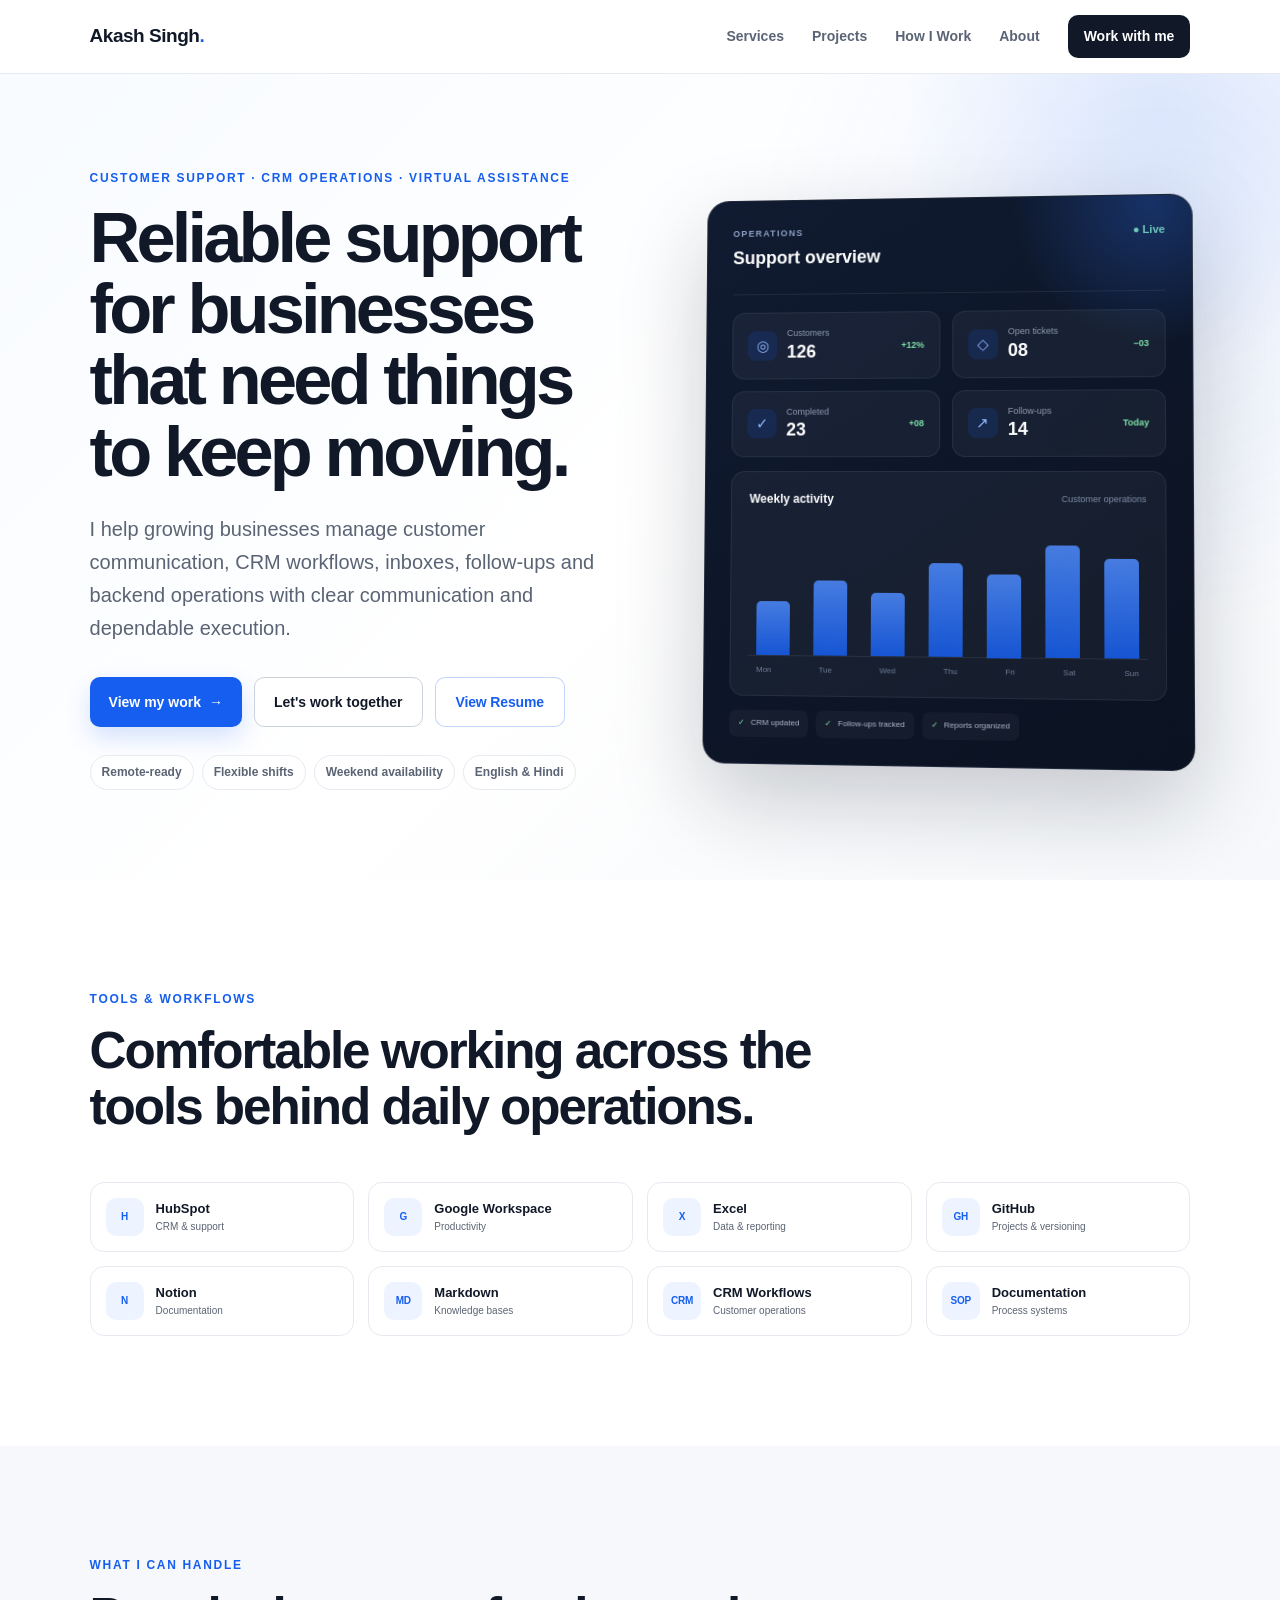
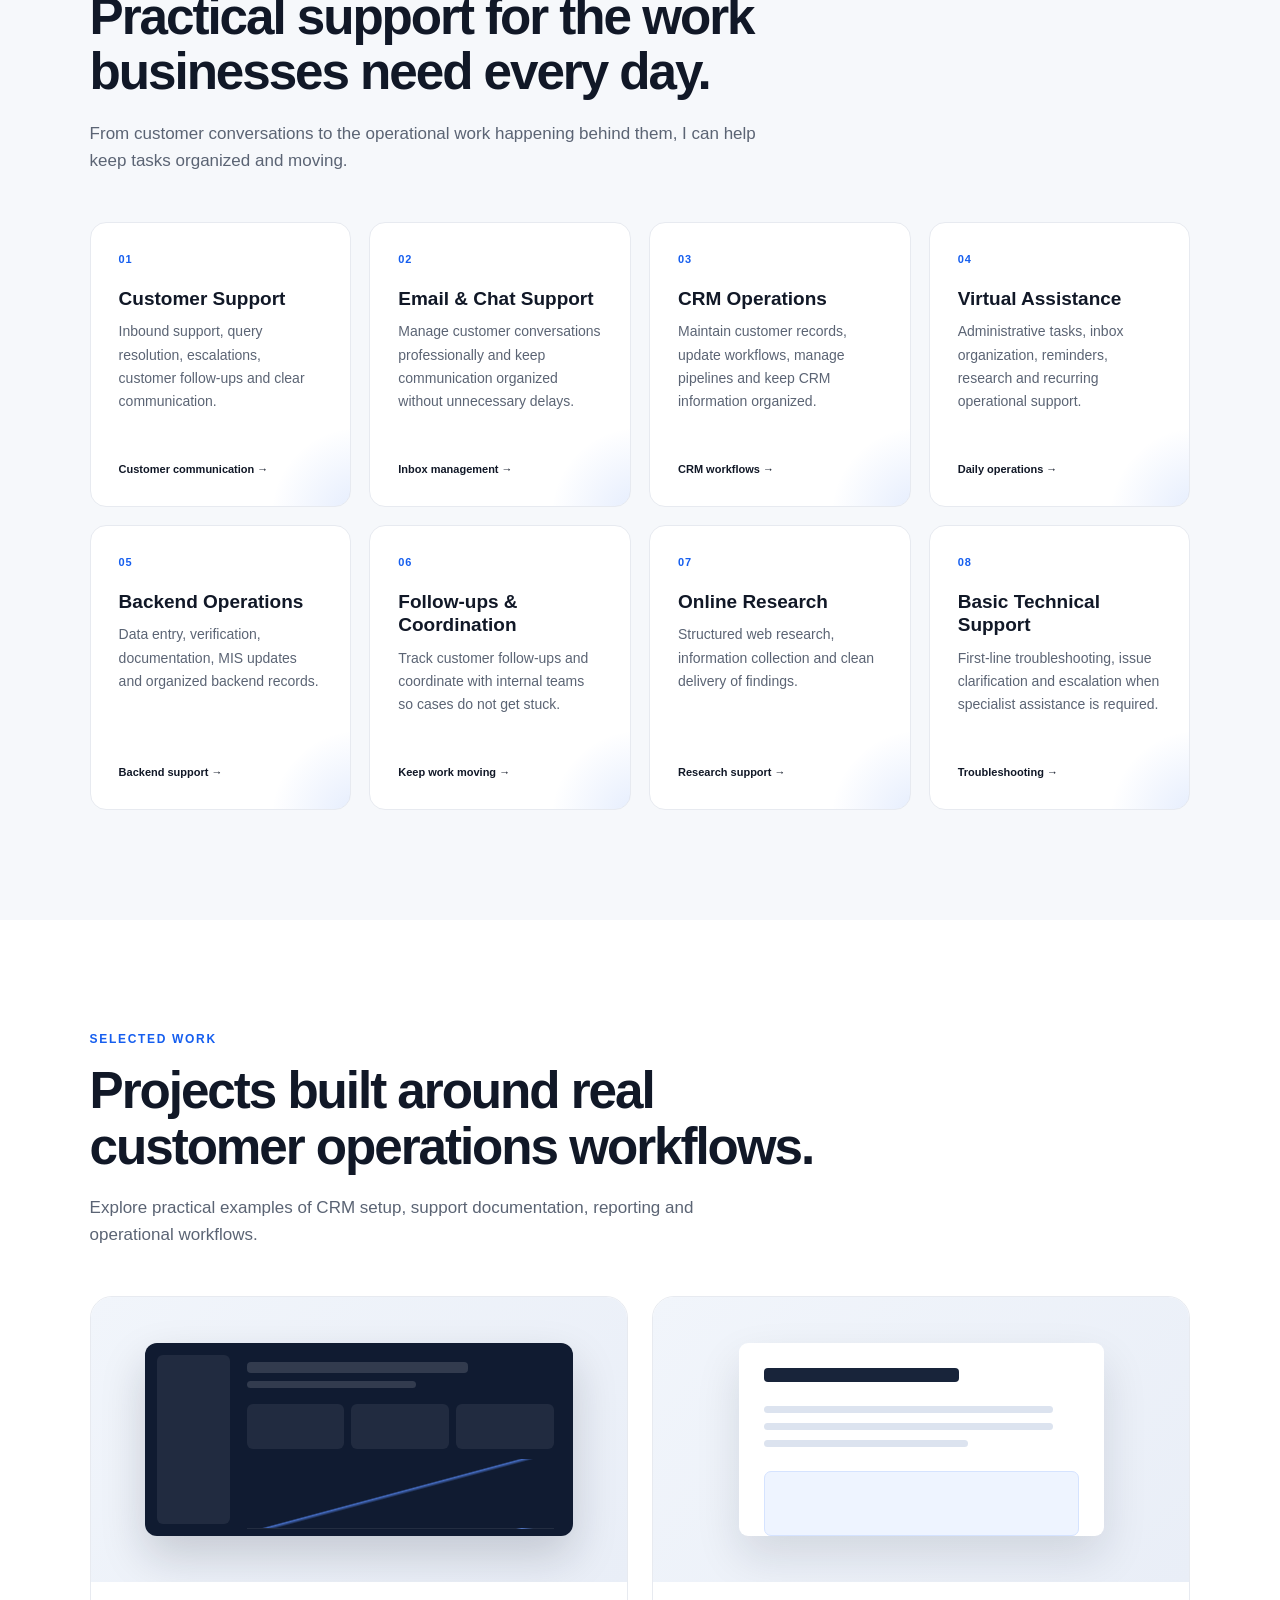
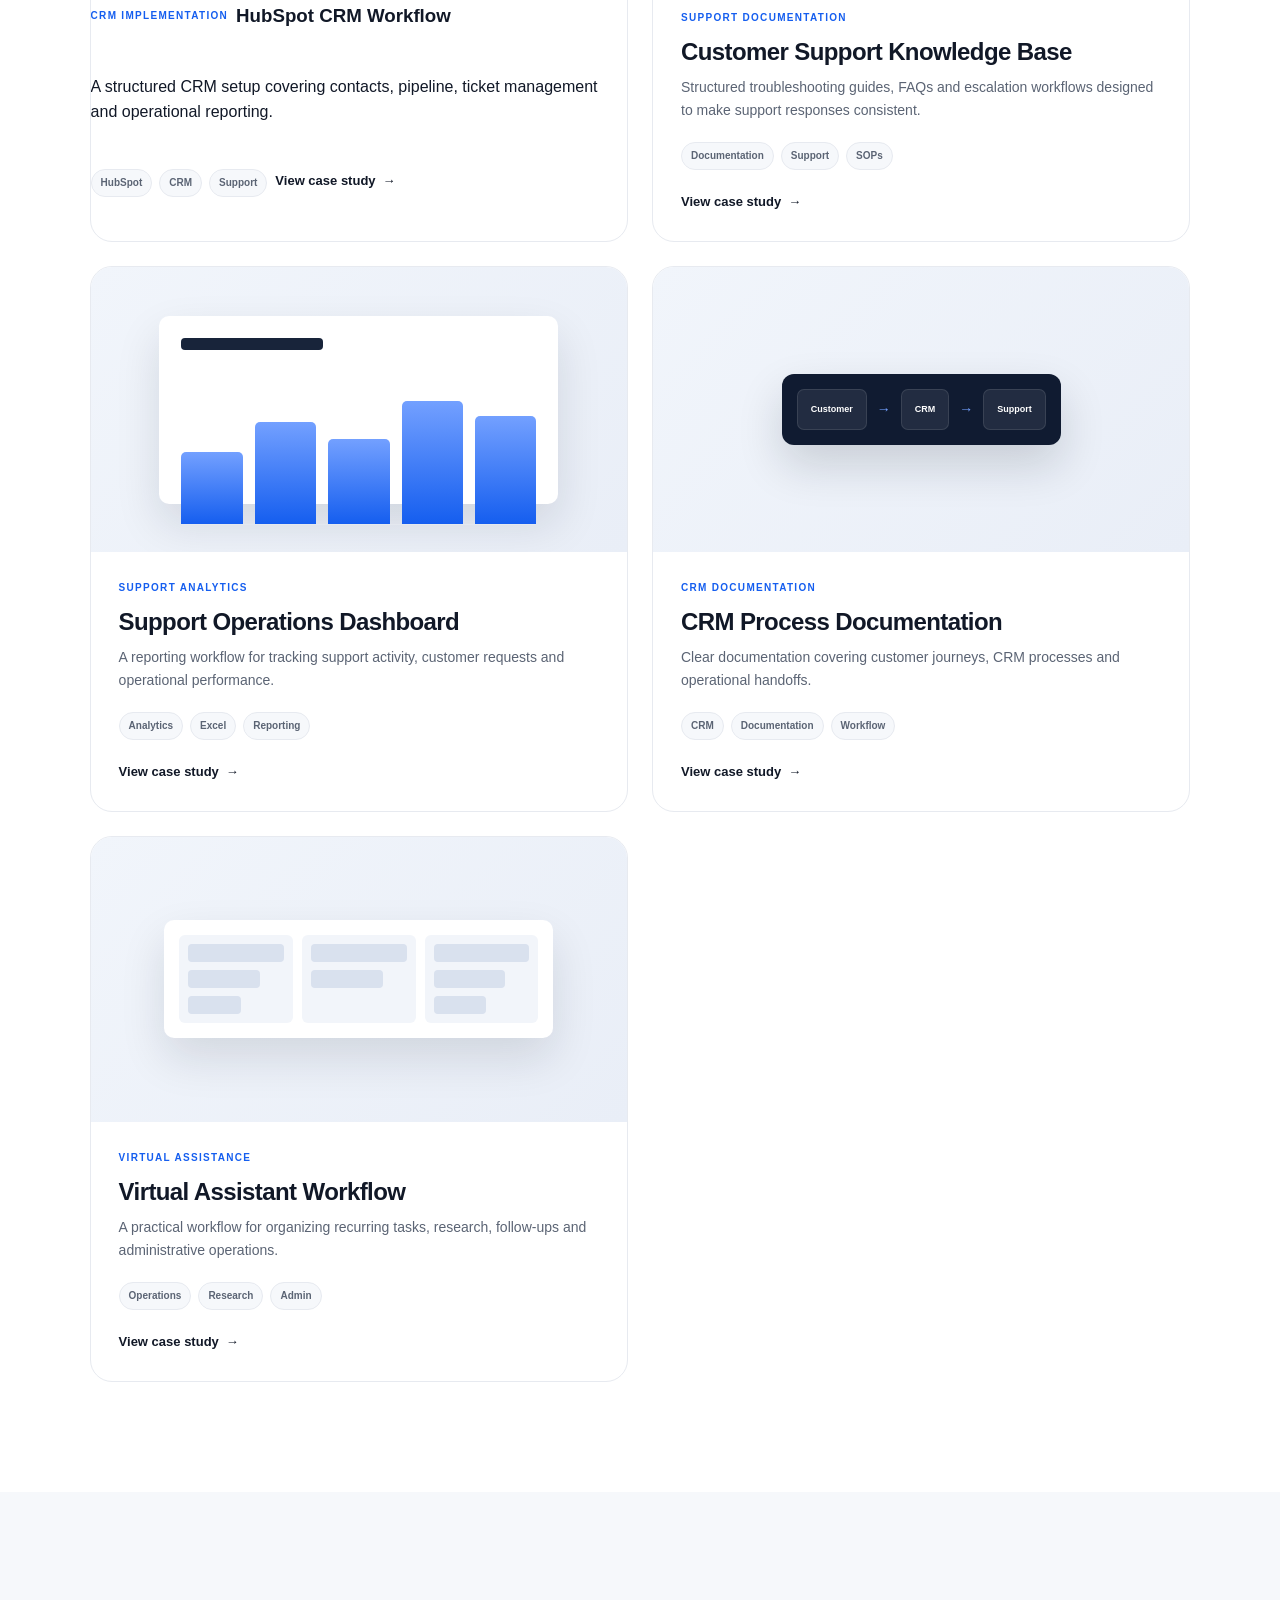
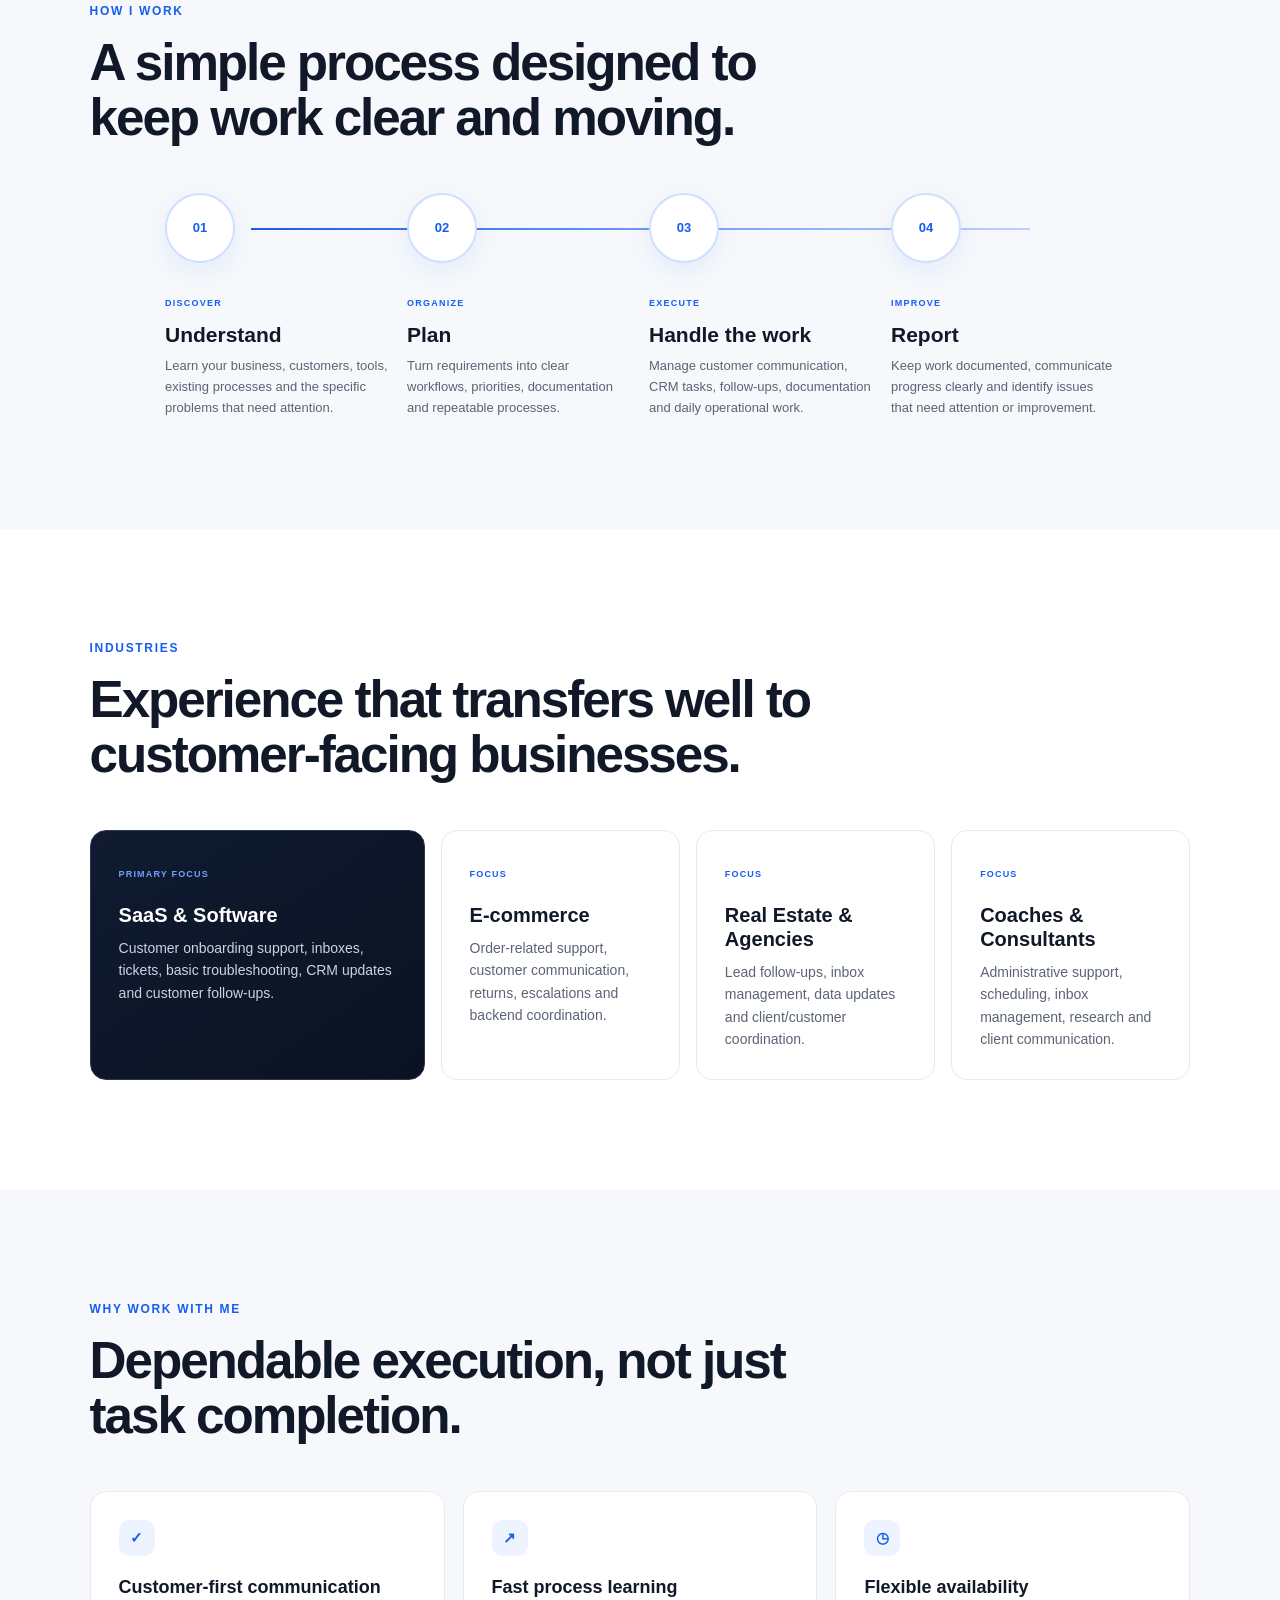
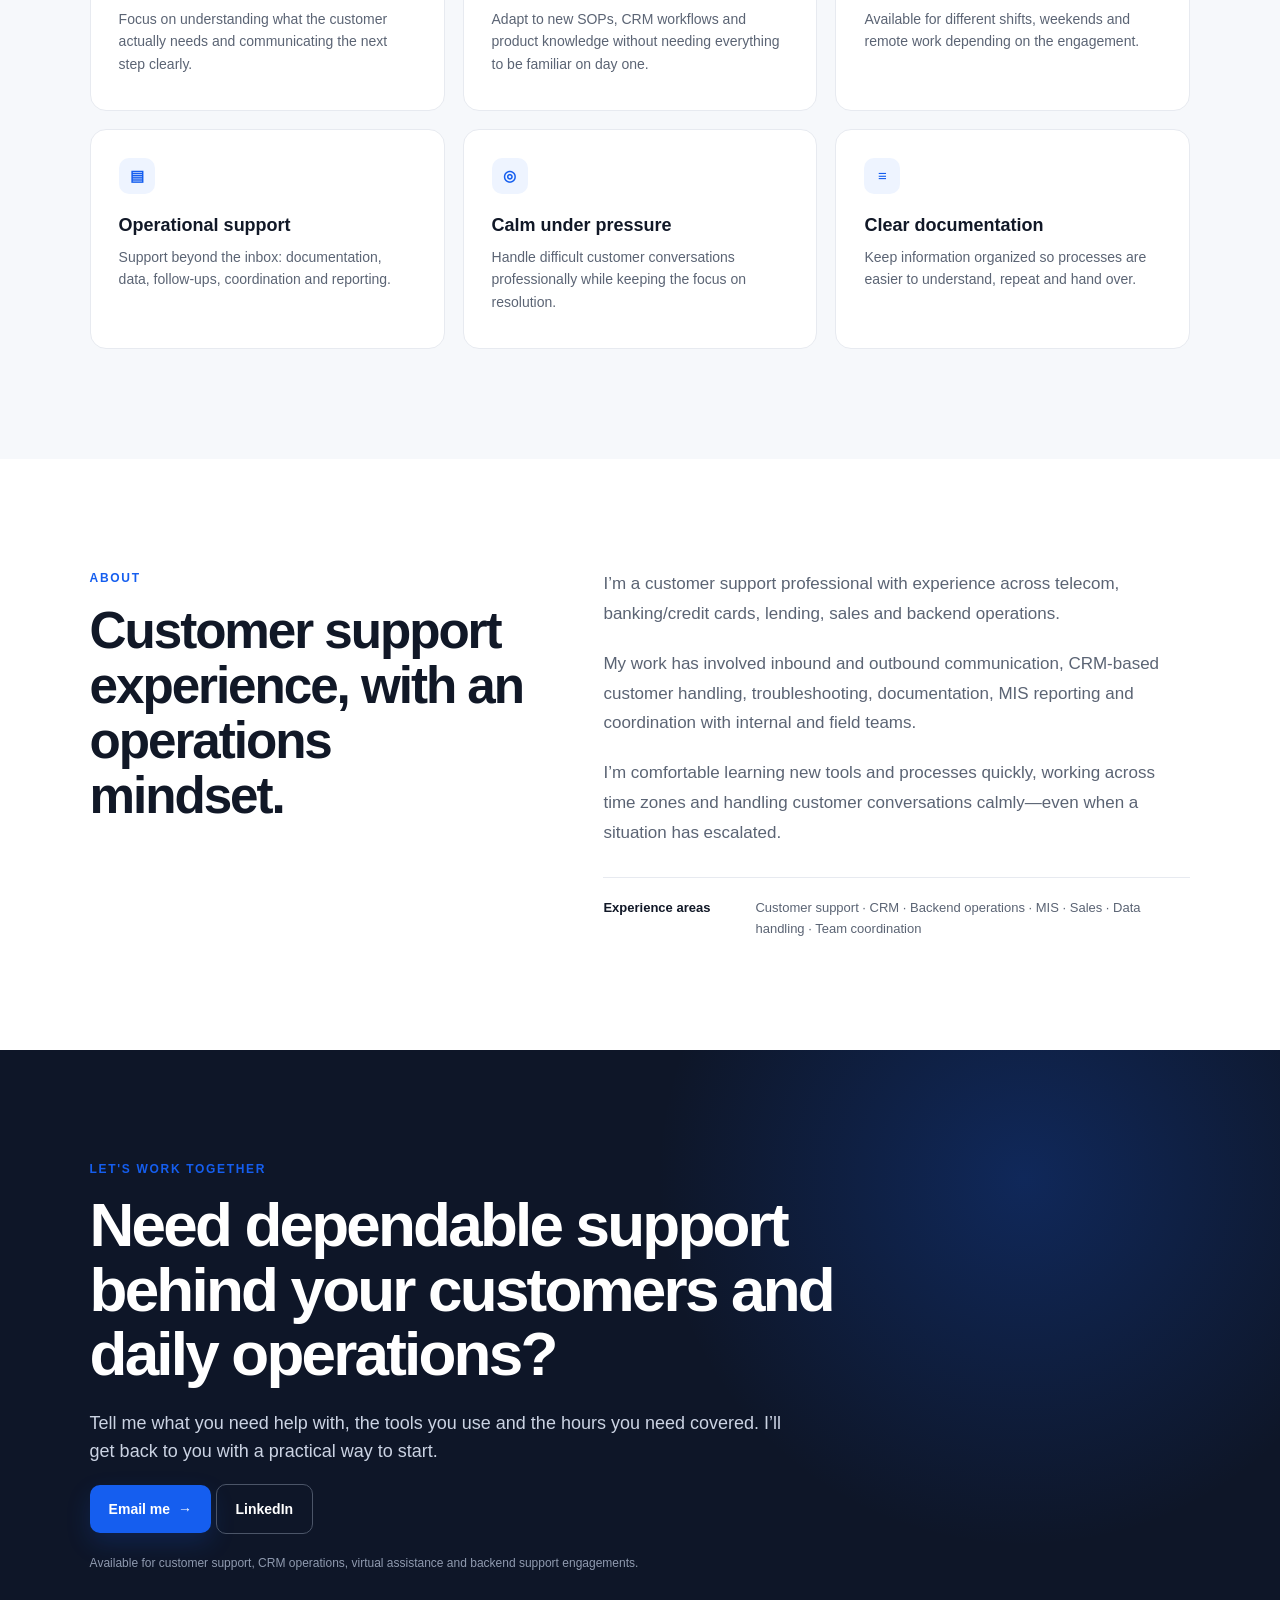
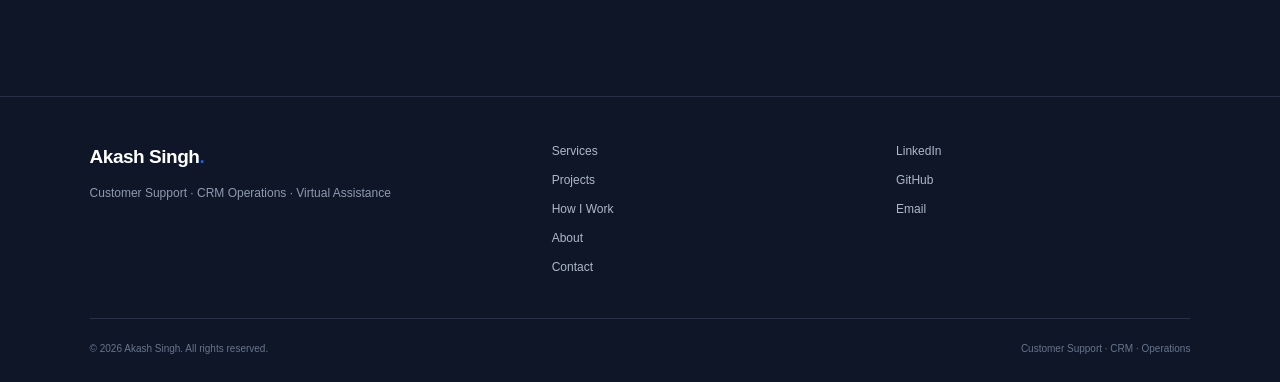
==== index.html @ 72375b51 "Update index.html" ====
<!doctype html>
<html lang="en">
<head>
  <meta charset="utf-8">

  <meta name="viewport" content="width=device-width, initial-scale=1">

  <meta
    name="description"
    content="Akash Singh — Customer Support, CRM Operations and Virtual Assistance specialist helping businesses manage customers and daily operations."
  >

  <meta name="theme-color" content="#0e1628">

  <title>Akash Singh | Customer Support & CRM Operations</title>

  <link rel="stylesheet" href="styles.css">
</head>

<body>

  <!-- =========================
       NAVIGATION
       ========================= -->

  <header class="nav" id="navbar">

    <a class="brand" href="#top" aria-label="Akash Singh home">
      Akash Singh<span>.</span>
    </a>

    <nav aria-label="Main navigation">

      <a href="#services">Services</a>

      <a href="#projects">Projects</a>

      <a href="#process">How I Work</a>

      <a href="#about">About</a>

      <a href="#contact" class="nav-cta">
        Work with me
      </a>

    </nav>

  </header>


  <main id="top">


    <!-- =========================
         HERO
         ========================= -->

    <section class="hero hero-v2">

      <div class="hero-copy reveal">

        <p class="eyebrow">
          CUSTOMER SUPPORT · CRM OPERATIONS · VIRTUAL ASSISTANCE
        </p>

        <h1>
          Reliable support for businesses that need things to keep moving.
        </h1>

        <p class="lead">
          I help growing businesses manage customer communication, CRM
          workflows, inboxes, follow-ups and backend operations with clear
          communication and dependable execution.
        </p>

        <div class="actions">

          <a class="button primary" href="#projects">
            View my work
            <span class="button-arrow">→</span>
          </a>

          <a class="button secondary" href="#contact">
            Let's work together
          </a>
          
          <a href="assets/resume/Akash-Singh-Resume.pdf"
            class="btn btn-resume"
            target="_blank"
            rel="noopener">
            View Resume
          </a>
          
        </div>

        <div class="quick-facts">

          <span>Remote-ready</span>
          <span>Flexible shifts</span>
          <span>Weekend availability</span>
          <span>English & Hindi</span>

        </div>

      </div>


      <!-- Operations dashboard visual -->

      <div class="hero-visual reveal">

        <div class="operations-dashboard">

          <div class="dashboard-top">

            <div>
              <span class="dashboard-label">
                OPERATIONS
              </span>

              <strong>
                Support overview
              </strong>
            </div>

            <span class="status-dot">
              ● Live
            </span>

          </div>


          <div class="dashboard-grid">

            <div class="dashboard-stat">

              <span class="stat-icon">◎</span>

              <div>
                <small>Customers</small>
                <strong>126</strong>
              </div>

              <span class="stat-change">
                +12%
              </span>

            </div>


            <div class="dashboard-stat">

              <span class="stat-icon">◇</span>

              <div>
                <small>Open tickets</small>
                <strong>08</strong>
              </div>

              <span class="stat-change">
                −03
              </span>

            </div>


            <div class="dashboard-stat">

              <span class="stat-icon">✓</span>

              <div>
                <small>Completed</small>
                <strong>23</strong>
              </div>

              <span class="stat-change">
                +08
              </span>

            </div>


            <div class="dashboard-stat">

              <span class="stat-icon">↗</span>

              <div>
                <small>Follow-ups</small>
                <strong>14</strong>
              </div>

              <span class="stat-change">
                Today
              </span>

            </div>

          </div>


          <div class="dashboard-panel">

            <div class="panel-heading">

              <span>
                Weekly activity
              </span>

              <small>
                Customer operations
              </small>

            </div>


            <div class="activity-bars">

              <span style="height:42%"></span>
              <span style="height:58%"></span>
              <span style="height:49%"></span>
              <span style="height:72%"></span>
              <span style="height:64%"></span>
              <span style="height:86%"></span>
              <span style="height:76%"></span>

            </div>


            <div class="activity-days">

              <span>Mon</span>
              <span>Tue</span>
              <span>Wed</span>
              <span>Thu</span>
              <span>Fri</span>
              <span>Sat</span>
              <span>Sun</span>

            </div>

          </div>


          <div class="dashboard-footer">

            <div>
              <span class="mini-check">✓</span>
              CRM updated
            </div>

            <div>
              <span class="mini-check">✓</span>
              Follow-ups tracked
            </div>

            <div>
              <span class="mini-check">✓</span>
              Reports organized
            </div>

          </div>

        </div>

      </div>

    </section>



    <!-- =========================
         TRUSTED TOOLS
         ========================= -->

    <section class="section tools-section">

      <div class="section-head reveal">

        <p class="eyebrow">
          TOOLS & WORKFLOWS
        </p>

        <h2>
          Comfortable working across the tools behind daily operations.
        </h2>

      </div>


      <div class="tools-grid reveal">

        <div class="tool-pill">
          <span class="tool-mark">H</span>
          <div>
            <strong>HubSpot</strong>
            <small>CRM & support</small>
          </div>
        </div>


        <div class="tool-pill">
          <span class="tool-mark">G</span>
          <div>
            <strong>Google Workspace</strong>
            <small>Productivity</small>
          </div>
        </div>


        <div class="tool-pill">
          <span class="tool-mark">X</span>
          <div>
            <strong>Excel</strong>
            <small>Data & reporting</small>
          </div>
        </div>


        <div class="tool-pill">
          <span class="tool-mark">GH</span>
          <div>
            <strong>GitHub</strong>
            <small>Projects & versioning</small>
          </div>
        </div>


        <div class="tool-pill">
          <span class="tool-mark">N</span>
          <div>
            <strong>Notion</strong>
            <small>Documentation</small>
          </div>
        </div>


        <div class="tool-pill">
          <span class="tool-mark">MD</span>
          <div>
            <strong>Markdown</strong>
            <small>Knowledge bases</small>
          </div>
        </div>


        <div class="tool-pill">
          <span class="tool-mark">CRM</span>
          <div>
            <strong>CRM Workflows</strong>
            <small>Customer operations</small>
          </div>
        </div>


        <div class="tool-pill">
          <span class="tool-mark">SOP</span>
          <div>
            <strong>Documentation</strong>
            <small>Process systems</small>
          </div>
        </div>

      </div>

    </section>



    <!-- =========================
         SERVICES
         ========================= -->

    <section class="section tinted" id="services">

      <div class="section-head reveal">

        <p class="eyebrow">
          WHAT I CAN HANDLE
        </p>

        <h2>
          Practical support for the work businesses need every day.
        </h2>

        <p class="section-intro">
          From customer conversations to the operational work happening
          behind them, I can help keep tasks organized and moving.
        </p>

      </div>


      <div class="services-grid grid">


        <article class="service-card interactive-card reveal">

          <span class="service-number">01</span>

          <h3>
            Customer Support
          </h3>

          <p>
            Inbound support, query resolution, escalations, customer
            follow-ups and clear communication.
          </p>

          <span class="service-link">
            Customer communication →
          </span>

        </article>


        <article class="service-card interactive-card reveal">

          <span class="service-number">02</span>

          <h3>
            Email & Chat Support
          </h3>

          <p>
            Manage customer conversations professionally and keep
            communication organized without unnecessary delays.
          </p>

          <span class="service-link">
            Inbox management →
          </span>

        </article>


        <article class="service-card interactive-card reveal">

          <span class="service-number">03</span>

          <h3>
            CRM Operations
          </h3>

          <p>
            Maintain customer records, update workflows, manage
            pipelines and keep CRM information organized.
          </p>

          <span class="service-link">
            CRM workflows →
          </span>

        </article>


        <article class="service-card interactive-card reveal">

          <span class="service-number">04</span>

          <h3>
            Virtual Assistance
          </h3>

          <p>
            Administrative tasks, inbox organization, reminders,
            research and recurring operational support.
          </p>

          <span class="service-link">
            Daily operations →
          </span>

        </article>


        <article class="service-card interactive-card reveal">

          <span class="service-number">05</span>

          <h3>
            Backend Operations
          </h3>

          <p>
            Data entry, verification, documentation, MIS updates and
            organized backend records.
          </p>

          <span class="service-link">
            Backend support →
          </span>

        </article>


        <article class="service-card interactive-card reveal">

          <span class="service-number">06</span>

          <h3>
            Follow-ups & Coordination
          </h3>

          <p>
            Track customer follow-ups and coordinate with internal
            teams so cases do not get stuck.
          </p>

          <span class="service-link">
            Keep work moving →
          </span>

        </article>


        <article class="service-card interactive-card reveal">

          <span class="service-number">07</span>

          <h3>
            Online Research
          </h3>

          <p>
            Structured web research, information collection and
            clean delivery of findings.
          </p>

          <span class="service-link">
            Research support →
          </span>

        </article>


        <article class="service-card interactive-card reveal">

          <span class="service-number">08</span>

          <h3>
            Basic Technical Support
          </h3>

          <p>
            First-line troubleshooting, issue clarification and
            escalation when specialist assistance is required.
          </p>

          <span class="service-link">
            Troubleshooting →
          </span>

        </article>


      </div>

    </section>



    <!-- =========================
         FEATURED PROJECTS
         ========================= -->

    <section class="section" id="projects">

      <div class="section-head reveal">

        <p class="eyebrow">
          SELECTED WORK
        </p>

        <h2>
          Projects built around real customer operations workflows.
        </h2>

        <p class="section-intro">
          Explore practical examples of CRM setup, support documentation,
          reporting and operational workflows.
        </p>

      </div>


      <div class="project-grid">


        <!-- HUBSPOT -->

        <article class="project-card interactive-card reveal">

          <div class="project-image project-image-dashboard">

            <div class="mock-dashboard">

              <div class="mock-sidebar"></div>

              <div class="mock-content">

                <div class="mock-line large"></div>
                <div class="mock-line"></div>

                <div class="mock-stats">

                  <span></span>
                  <span></span>
                  <span></span>

                </div>

                <div class="mock-chart"></div>

              </div>

            </div>

          </div>


         <div class="project-meta">
      
            <span class="project-category">
              CRM IMPLEMENTATION
            </span>

            <h3>
              HubSpot CRM Workflow
            </h3>

            <p>
              A structured CRM setup covering contacts, pipeline,
              ticket management and operational reporting.
            </p>

            <div class="project-tags">

              <span>HubSpot</span>
              <span>CRM</span>
              <span>Support</span>

            </div>

            <a
              class="project-link"
              href="projects/hubspot-crm.html"
            >
              View case study <span>→</span>
            </a>

          </div>

        </article>



        <!-- KNOWLEDGE BASE -->

        <article class="project-card interactive-card reveal">

          <div class="project-image project-image-docs">

            <div class="mock-document">

              <div class="mock-doc-title"></div>

              <div class="mock-doc-line"></div>
              <div class="mock-doc-line"></div>
              <div class="mock-doc-line short"></div>

              <div class="mock-doc-box"></div>

            </div>

          </div>


          <div class="project-content">

            <span class="project-category">
              SUPPORT DOCUMENTATION
            </span>

            <h3>
              Customer Support Knowledge Base
            </h3>

            <p>
              Structured troubleshooting guides, FAQs and escalation
              workflows designed to make support responses consistent.
            </p>

            <div class="project-tags">

              <span>Documentation</span>
              <span>Support</span>
              <span>SOPs</span>

            </div>

            <a
              class="project-link"
              href="projects/knowledge-base.html"
            >
              View case study <span>→</span>
            </a>

          </div>

        </article>



        <!-- ANALYTICS -->

        <article class="project-card interactive-card reveal">

          <div class="project-image project-image-analytics">

            <div class="mock-analytics">

              <div class="analytics-heading"></div>

              <div class="analytics-bars">

                <span style="height:48%"></span>
                <span style="height:68%"></span>
                <span style="height:57%"></span>
                <span style="height:82%"></span>
                <span style="height:72%"></span>

              </div>

            </div>

          </div>


          <div class="project-content">

            <span class="project-category">
              SUPPORT ANALYTICS
            </span>

            <h3>
              Support Operations Dashboard
            </h3>

            <p>
              A reporting workflow for tracking support activity,
              customer requests and operational performance.
            </p>

            <div class="project-tags">

              <span>Analytics</span>
              <span>Excel</span>
              <span>Reporting</span>

            </div>

            <a
              class="project-link"
              href="projects/analytics.html"
            >
              View case study <span>→</span>
            </a>

          </div>

        </article>



        <!-- CRM DOCUMENTATION -->

        <article class="project-card interactive-card reveal">

          <div class="project-image project-image-workflow">

            <div class="mock-workflow">

              <span>Customer</span>
              <i>→</i>
              <span>CRM</span>
              <i>→</i>
              <span>Support</span>

            </div>

          </div>


          <div class="project-content">

            <span class="project-category">
              CRM DOCUMENTATION
            </span>

            <h3>
              CRM Process Documentation
            </h3>

            <p>
              Clear documentation covering customer journeys,
              CRM processes and operational handoffs.
            </p>

            <div class="project-tags">

              <span>CRM</span>
              <span>Documentation</span>
              <span>Workflow</span>

            </div>

            <a
              class="project-link"
              href="projects/crm-documentation.html"
            >
              View case study <span>→</span>
            </a>

          </div>

        </article>



        <!-- VIRTUAL ASSISTANT -->

        <article class="project-card interactive-card reveal">

          <div class="project-image project-image-tasks">

            <div class="mock-taskboard">

              <div>
                <span></span>
                <span></span>
                <span></span>
              </div>

              <div>
                <span></span>
                <span></span>
              </div>

              <div>
                <span></span>
                <span></span>
                <span></span>
              </div>

            </div>

          </div>


          <div class="project-content">

            <span class="project-category">
              VIRTUAL ASSISTANCE
            </span>

            <h3>
              Virtual Assistant Workflow
            </h3>

            <p>
              A practical workflow for organizing recurring tasks,
              research, follow-ups and administrative operations.
            </p>

            <div class="project-tags">

              <span>Operations</span>
              <span>Research</span>
              <span>Admin</span>

            </div>

            <a
              class="project-link"
              href="projects/virtual-assistant.html"
            >
              View case study <span>→</span>
            </a>

          </div>

        </article>


      </div>

    </section>



    <!-- =========================
         HOW I WORK
         ========================= -->

    <section class="section tinted process-section" id="process">

      <div class="section-head reveal">

        <p class="eyebrow">
          HOW I WORK
        </p>

        <h2>
          A simple process designed to keep work clear and moving.
        </h2>

      </div>


      <div class="process-timeline">


        <article class="process-step reveal">

          <div class="process-number">
            01
          </div>

          <div class="process-content">

            <span>
              DISCOVER
            </span>

            <h3>
              Understand
            </h3>

            <p>
              Learn your business, customers, tools, existing processes
              and the specific problems that need attention.
            </p>

          </div>

        </article>


        <article class="process-step reveal">

          <div class="process-number">
            02
          </div>

          <div class="process-content">

            <span>
              ORGANIZE
            </span>

            <h3>
              Plan
            </h3>

            <p>
              Turn requirements into clear workflows, priorities,
              documentation and repeatable processes.
            </p>

          </div>

        </article>


        <article class="process-step reveal">

          <div class="process-number">
            03
          </div>

          <div class="process-content">

            <span>
              EXECUTE
            </span>

            <h3>
              Handle the work
            </h3>

            <p>
              Manage customer communication, CRM tasks, follow-ups,
              documentation and daily operational work.
            </p>

          </div>

        </article>


        <article class="process-step reveal">

          <div class="process-number">
            04
          </div>

          <div class="process-content">

            <span>
              IMPROVE
            </span>

            <h3>
              Report
            </h3>

            <p>
              Keep work documented, communicate progress clearly and
              identify issues that need attention or improvement.
            </p>

          </div>

        </article>


      </div>

    </section>



    <!-- =========================
         INDUSTRIES
         ========================= -->

    <section class="section" id="industries">

      <div class="section-head reveal">

        <p class="eyebrow">
          INDUSTRIES
        </p>

        <h2>
          Experience that transfers well to customer-facing businesses.
        </h2>

      </div>


      <div class="industry-grid">


        <article class="industry featured interactive-card reveal">

          <small>
            PRIMARY FOCUS
          </small>

          <h3>
            SaaS & Software
          </h3>

          <p>
            Customer onboarding support, inboxes, tickets, basic
            troubleshooting, CRM updates and customer follow-ups.
          </p>

        </article>


        <article class="industry interactive-card reveal">

          <small>
            FOCUS
          </small>

          <h3>
            E-commerce
          </h3>

          <p>
            Order-related support, customer communication,
            returns, escalations and backend coordination.
          </p>

        </article>


        <article class="industry interactive-card reveal">

          <small>
            FOCUS
          </small>

          <h3>
            Real Estate & Agencies
          </h3>

          <p>
            Lead follow-ups, inbox management, data updates and
            client/customer coordination.
          </p>

        </article>


        <article class="industry interactive-card reveal">

          <small>
            FOCUS
          </small>

          <h3>
            Coaches & Consultants
          </h3>

          <p>
            Administrative support, scheduling, inbox management,
            research and client communication.
          </p>

        </article>


      </div>

    </section>



    <!-- =========================
         WHY WORK WITH ME
         ========================= -->

    <section class="section tinted" id="why">

      <div class="section-head reveal">

        <p class="eyebrow">
          WHY WORK WITH ME
        </p>

        <h2>
          Dependable execution, not just task completion.
        </h2>

      </div>


      <div class="benefits-grid">


        <article class="benefit-card reveal">

          <span class="benefit-icon">✓</span>

          <h3>
            Customer-first communication
          </h3>

          <p>
            Focus on understanding what the customer actually needs
            and communicating the next step clearly.
          </p>

        </article>


        <article class="benefit-card reveal">

          <span class="benefit-icon">↗</span>

          <h3>
            Fast process learning
          </h3>

          <p>
            Adapt to new SOPs, CRM workflows and product knowledge
            without needing everything to be familiar on day one.
          </p>

        </article>


        <article class="benefit-card reveal">

          <span class="benefit-icon">◷</span>

          <h3>
            Flexible availability
          </h3>

          <p>
            Available for different shifts, weekends and remote work
            depending on the engagement.
          </p>

        </article>


        <article class="benefit-card reveal">

          <span class="benefit-icon">▤</span>

          <h3>
            Operational support
          </h3>

          <p>
            Support beyond the inbox: documentation, data,
            follow-ups, coordination and reporting.
          </p>

        </article>


        <article class="benefit-card reveal">

          <span class="benefit-icon">◎</span>

          <h3>
            Calm under pressure
          </h3>

          <p>
            Handle difficult customer conversations professionally
            while keeping the focus on resolution.
          </p>

        </article>


        <article class="benefit-card reveal">

          <span class="benefit-icon">≡</span>

          <h3>
            Clear documentation
          </h3>

          <p>
            Keep information organized so processes are easier to
            understand, repeat and hand over.
          </p>

        </article>


      </div>

    </section>



    <!-- =========================
         ABOUT
         ========================= -->

    <section class="section split" id="about">

      <div class="reveal">

        <p class="eyebrow">
          ABOUT
        </p>

        <h2>
          Customer support experience, with an operations mindset.
        </h2>

      </div>


      <div class="about-copy reveal">

        <p>
          I’m a customer support professional with experience across
          telecom, banking/credit cards, lending, sales and backend
          operations.
        </p>

        <p>
          My work has involved inbound and outbound communication,
          CRM-based customer handling, troubleshooting, documentation,
          MIS reporting and coordination with internal and field teams.
        </p>

        <p>
          I’m comfortable learning new tools and processes quickly,
          working across time zones and handling customer conversations
          calmly—even when a situation has escalated.
        </p>


        <div class="experience-line">

          <strong>
            Experience areas
          </strong>

          <span>
            Customer support · CRM · Backend operations · MIS ·
            Sales · Data handling · Team coordination
          </span>

        </div>

      </div>

    </section>



    <!-- =========================
         CONTACT
         ========================= -->

    <section class="section contact" id="contact">

      <div class="contact-card reveal">

        <p class="eyebrow">
          LET'S WORK TOGETHER
        </p>

        <h2>
          Need dependable support behind your customers and daily operations?
        </h2>

        <p>
          Tell me what you need help with, the tools you use and the
          hours you need covered. I’ll get back to you with a practical
          way to start.
        </p>


        <div class="contact-actions">

          <a
            class="button primary"
            href="mailto:akashsingh.services@gmail.com"
          >
            Email me
            <span class="button-arrow">→</span>
          </a>


          <a
            class="button secondary"
            href="https://www.linkedin.com/in/akashsinghwork"
            target="_blank"
            rel="noopener"
          >
            LinkedIn
          </a>

        </div>

        <p class="small">
          Available for customer support, CRM operations, virtual
          assistance and backend support engagements.
        </p>

      </div>

    </section>


  </main>



  <!-- =========================
       FOOTER
       ========================= -->

  <footer>

    <div class="footer-inner">

      <div class="footer-brand">

        <a class="brand" href="#top">
          Akash Singh<span>.</span>
        </a>

        <p>
          Customer Support · CRM Operations · Virtual Assistance
        </p>

      </div>


      <div class="footer-links">

        <a href="#services">Services</a>

        <a href="#projects">Projects</a>

        <a href="#process">How I Work</a>

        <a href="#about">About</a>

        <a href="#contact">Contact</a>

      </div>


      <div class="footer-social">

        <a
          href="https://www.linkedin.com/in/akashsinghwork"
          target="_blank"
          rel="noopener"
        >
          LinkedIn
        </a>

        <a
          href="https://github.com/akashsingh-work"
          target="_blank"
          rel="noopener"
        >
          GitHub
        </a>

        <a href="mailto:akashsingh.services@gmail.com">
          Email
        </a>

      </div>

    </div>


    <div class="footer-bottom">

      <p>
        © 2026 Akash Singh. All rights reserved.
      </p>

      <p>
        Customer Support · CRM · Operations
      </p>

    </div>

  </footer>


  <!-- JavaScript will be added in Release 2.1 Part 3 -->
  <script src="script.js"></script>

</body>
</html>
---- styles.css ----
/* =========================================================
   CLEAN MASTER STYLESHEET
   AKASH SINGH PORTFOLIO V2.1
   ========================================================= */


/* =========================================================
   1. DESIGN TOKENS
   ========================================================= */

:root {
  --ink: #111827;
  --muted: #5b6474;
  --line: #e7eaf0;

  --paper: #ffffff;
  --tint: #f6f8fb;

  --accent: #155eef;
  --accent-dark: #0b4acb;

  --dark: #0e1628;
  --dark-soft: #18243a;

  --success: #16a34a;

  --radius-sm: 10px;
  --radius-md: 16px;
  --radius-lg: 22px;

  --shadow: 0 18px 45px rgba(15, 23, 42, 0.08);
  --shadow-hover: 0 26px 60px rgba(21, 94, 239, 0.16);

  --transition: 0.28s cubic-bezier(.2, .8, .2, 1);
}


/* =========================================================
   2. RESET
   ========================================================= */

* {
  box-sizing: border-box;
}

html {
  scroll-behavior: smooth;
  scroll-padding-top: 80px;
}

body {
  margin: 0;
  font-family:
    -apple-system,
    BlinkMacSystemFont,
    "Segoe UI",
    Roboto,
    Arial,
    sans-serif;

  color: var(--ink);
  background: var(--paper);

  line-height: 1.6;
  -webkit-font-smoothing: antialiased;
  text-rendering: optimizeLegibility;
}

img {
  display: block;
  max-width: 100%;
}

a {
  color: inherit;
}

button,
a {
  -webkit-tap-highlight-color: transparent;
}


/* =========================================================
   3. NAVIGATION
   ========================================================= */

.nav {
  height: 74px;

  display: flex;
  align-items: center;
  justify-content: space-between;

  padding: 0 7vw;

  position: sticky;
  top: 0;

  background: rgba(255, 255, 255, 0.94);

  backdrop-filter: blur(16px);
  -webkit-backdrop-filter: blur(16px);

  border-bottom: 1px solid var(--line);

  z-index: 100;
}

.brand {
  color: var(--ink);
  text-decoration: none;

  font-size: 19px;
  font-weight: 800;

  letter-spacing: -0.025em;

  white-space: nowrap;
}

.brand span {
  color: var(--accent);
}

.nav nav {
  display: flex;
  align-items: center;
  gap: 28px;
}

.nav nav a {
  position: relative;

  color: var(--muted);
  text-decoration: none;

  font-size: 14px;
  font-weight: 650;

  transition: color var(--transition);
}

.nav nav a:not(.nav-cta)::after {
  content: "";

  position: absolute;

  left: 0;
  bottom: -7px;

  width: 100%;
  height: 2px;

  background: var(--accent);

  transform: scaleX(0);
  transform-origin: right;

  transition: transform var(--transition);
}

.nav nav a:not(.nav-cta):hover {
  color: var(--ink);
}

.nav nav a:not(.nav-cta):hover::after {
  transform: scaleX(1);
  transform-origin: left;
}

.nav-cta {
  color: #fff !important;

  background: var(--ink);

  padding: 10px 16px;

  border-radius: 10px;

  transition:
    transform var(--transition),
    background var(--transition),
    box-shadow var(--transition);
}

.nav-cta:hover {
  background: var(--accent);

  transform: translateY(-2px);

  box-shadow:
    0 10px 25px rgba(21, 94, 239, 0.2);
}


/* =========================================================
   4. GENERAL SECTIONS
   ========================================================= */

.section {
  padding: 110px 7vw;
}

.tinted {
  background: var(--tint);
}

.section-head {
  max-width: 780px;
  margin-bottom: 48px;
}

.eyebrow {
  margin: 0 0 14px;

  color: var(--accent);

  font-size: 12px;
  letter-spacing: 0.14em;

  font-weight: 800;
}

.section h2 {
  margin: 0;

  font-size: clamp(32px, 4vw, 52px);

  line-height: 1.08;

  letter-spacing: -0.04em;
}

.section-intro {
  max-width: 680px;

  margin: 20px 0 0;

  color: var(--muted);

  font-size: 17px;
}


/* =========================================================
   5. HERO
   ========================================================= */

.hero {
  min-height: 720px;

  padding: 95px 7vw 90px;

  display: grid;

  grid-template-columns:
    minmax(0, 1.05fr)
    minmax(430px, 0.95fr);

  gap: 70px;

  align-items: center;

  background:
    radial-gradient(
      circle at 90% 20%,
      rgba(21, 94, 239, 0.08),
      transparent 30%
    ),
    linear-gradient(
      135deg,
      #f8fbff 0%,
      #ffffff 52%,
      #f6f8fb 100%
    );
}

.hero-v2 {
  position: relative;
  overflow: hidden;
}

.hero-v2::before {
  content: "";

  position: absolute;

  width: 520px;
  height: 520px;

  right: -140px;
  top: -220px;

  border-radius: 50%;

  background:
    radial-gradient(
      circle,
      rgba(21, 94, 239, 0.1),
      transparent 70%
    );

  pointer-events: none;
}

.hero-copy {
  max-width: 780px;

  position: relative;
  z-index: 1;
}

.hero h1 {
  max-width: 850px;

  margin: 0 0 26px;

  font-size: clamp(44px, 5.5vw, 76px);

  line-height: 1.01;

  letter-spacing: -0.055em;
}

.lead {
  max-width: 700px;

  margin: 0;

  color: var(--muted);

  font-size: 20px;

  line-height: 1.65;
}

.actions {
  display: flex;
  flex-wrap: wrap;

  gap: 12px;

  margin: 32px 0 0;
}

.button {
  display: inline-flex;

  align-items: center;
  justify-content: center;

  gap: 8px;

  padding: 13px 19px;

  border-radius: 10px;

  text-decoration: none;

  font-size: 14px;
  font-weight: 750;

  transition:
    transform var(--transition),
    box-shadow var(--transition),
    background var(--transition),
    border-color var(--transition);
}

.button:hover {
  transform: translateY(-3px);
}

.button-arrow {
  transition: transform var(--transition);
}

.button:hover .button-arrow {
  transform: translateX(4px);
}

.primary {
  color: #fff;

  background: var(--accent);

  box-shadow:
    0 10px 25px rgba(21, 94, 239, 0.18);
}

.primary:hover {
  background: var(--accent-dark);

  box-shadow:
    0 15px 35px rgba(21, 94, 239, 0.25);
}

.secondary {
  color: var(--ink);

  background: #fff;

  border: 1px solid #ccd2dc;
}

.secondary:hover {
  border-color: #aab3c2;

  box-shadow:
    0 10px 25px rgba(15, 23, 42, 0.06);
}

.quick-facts {
  display: flex;
  flex-wrap: wrap;

  gap: 8px;

  margin-top: 28px;
}

.quick-facts span {
  padding: 7px 11px;

  color: var(--muted);

  background: rgba(255, 255, 255, 0.8);

  border: 1px solid var(--line);

  border-radius: 999px;

  font-size: 12px;
  font-weight: 600;
}


/* =========================================================
   6. HERO DASHBOARD
   ========================================================= */

.hero-visual {
  position: relative;
  z-index: 1;

  perspective: 1200px;
}

.operations-dashboard {
  position: relative;

  padding: 26px;

  color: #fff;

  background:
    linear-gradient(
      145deg,
      #101b31,
      #0b1221
    );

  border:
    1px solid rgba(255, 255, 255, 0.08);

  border-radius: 22px;

  box-shadow:
    0 35px 90px rgba(14, 22, 40, 0.22);

  overflow: hidden;

  transform:
    rotateY(-4deg)
    rotateX(2deg);

  transition:
    transform 0.5s cubic-bezier(.2, .8, .2, 1),
    box-shadow 0.5s ease;
}

.operations-dashboard::before {
  content: "";

  position: absolute;

  width: 280px;
  height: 280px;

  right: -100px;
  top: -130px;

  border-radius: 50%;

  background:
    radial-gradient(
      circle,
      rgba(46, 116, 255, 0.28),
      transparent 70%
    );

  pointer-events: none;
}

.operations-dashboard:hover {
  transform:
    rotateY(0)
    rotateX(0)
    translateY(-5px);

  box-shadow:
    0 45px 110px rgba(14, 22, 40, 0.27);
}

.dashboard-top {
  display: flex;

  align-items: flex-start;
  justify-content: space-between;

  padding-bottom: 22px;

  border-bottom:
    1px solid rgba(255, 255, 255, 0.08);
}

.dashboard-top > div {
  display: flex;
  flex-direction: column;
  gap: 4px;
}

.dashboard-label {
  color: #8fa1c4;

  font-size: 9px;

  letter-spacing: 0.15em;

  font-weight: 800;
}

.dashboard-top strong {
  font-size: 18px;
}

.status-dot {
  color: #7ee2a8;

  font-size: 11px;

  font-weight: 700;
}

.dashboard-grid {
  display: grid;

  grid-template-columns:
    repeat(2, 1fr);

  gap: 12px;

  margin-top: 18px;
}

.dashboard-stat {
  display: grid;

  grid-template-columns:
    auto
    1fr
    auto;

  align-items: center;

  gap: 10px;

  padding: 15px;

  background:
    rgba(255, 255, 255, 0.045);

  border:
    1px solid rgba(255, 255, 255, 0.07);

  border-radius: 13px;

  transition:
    transform var(--transition),
    background var(--transition);
}

.dashboard-stat:hover {
  transform: translateY(-3px);

  background:
    rgba(255, 255, 255, 0.075);
}

.stat-icon {
  width: 30px;
  height: 30px;

  display: flex;

  align-items: center;
  justify-content: center;

  color: #8fb5ff;

  background:
    rgba(21, 94, 239, 0.14);

  border-radius: 8px;

  font-size: 15px;
}

.dashboard-stat div {
  display: flex;

  flex-direction: column;

  line-height: 1.2;
}

.dashboard-stat small {
  color: #8f9bb2;

  font-size: 9px;
}

.dashboard-stat strong {
  margin-top: 3px;

  font-size: 18px;
}

.stat-change {
  color: #7ee2a8;

  font-size: 9px;

  font-weight: 700;
}

.dashboard-panel {
  margin-top: 14px;

  padding: 18px;

  background:
    rgba(255, 255, 255, 0.045);

  border:
    1px solid rgba(255, 255, 255, 0.07);

  border-radius: 14px;
}

.panel-heading {
  display: flex;

  align-items: center;
  justify-content: space-between;

  margin-bottom: 18px;
}

.panel-heading span {
  font-size: 12px;

  font-weight: 700;
}

.panel-heading small {
  color: #7e8da8;

  font-size: 9px;
}

.activity-bars {
  height: 130px;

  display: flex;

  align-items: flex-end;
  justify-content: space-between;

  gap: 12px;

  padding: 0 8px;

  border-bottom:
    1px solid rgba(255, 255, 255, 0.08);
}

.activity-bars span {
  flex: 1;

  max-width: 34px;

  background:
    linear-gradient(
      to top,
      #155eef,
      #4e8cff
    );

  border-radius:
    5px
    5px
    0
    0;

  opacity: 0.85;

  transform-origin: bottom;

  animation:
    barGrow 1.2s cubic-bezier(.2, .8, .2, 1) both;
}

.activity-bars span:nth-child(2) {
  animation-delay: .08s;
}

.activity-bars span:nth-child(3) {
  animation-delay: .16s;
}

.activity-bars span:nth-child(4) {
  animation-delay: .24s;
}

.activity-bars span:nth-child(5) {
  animation-delay: .32s;
}

.activity-bars span:nth-child(6) {
  animation-delay: .40s;
}

.activity-bars span:nth-child(7) {
  animation-delay: .48s;
}

.activity-days {
  display: flex;

  justify-content: space-between;

  padding:
    8px
    8px
    0;

  color: #6f7d97;

  font-size: 8px;
}

.dashboard-footer {
  display: flex;

  flex-wrap: wrap;

  gap: 8px;

  margin-top: 14px;
}

.dashboard-footer div {
  display: flex;

  align-items: center;

  gap: 6px;

  padding: 7px 9px;

  color: #aeb9cc;

  background:
    rgba(255, 255, 255, 0.035);

  border-radius: 7px;

  font-size: 8px;
}

.mini-check {
  color: #7ee2a8;
}

@keyframes barGrow {
  from {
    transform: scaleY(0);
  }

  to {
    transform: scaleY(1);
  }
}


/* =========================================================
   7. TOOLS
   ========================================================= */

.tools-section {
  background: #fff;
}

.tools-grid {
  display: grid;

  grid-template-columns:
    repeat(4, 1fr);

  gap: 14px;
}

.tool-pill {
  display: flex;

  align-items: center;

  gap: 12px;

  padding: 15px;

  background: #fff;

  border:
    1px solid var(--line);

  border-radius: 14px;

  transition:
    transform var(--transition),
    border-color var(--transition),
    box-shadow var(--transition);
}

.tool-pill:hover {
  transform: translateY(-5px);

  border-color:
    rgba(21, 94, 239, 0.32);

  box-shadow:
    0 16px 35px rgba(21, 94, 239, 0.09);
}

.tool-mark {
  width: 38px;
  height: 38px;

  display: flex;

  align-items: center;
  justify-content: center;

  flex-shrink: 0;

  color: var(--accent);

  background: #eef4ff;

  border-radius: 10px;

  font-size: 10px;

  font-weight: 850;

  letter-spacing: -0.02em;
}

.tool-pill div {
  display: flex;

  flex-direction: column;

  min-width: 0;
}

.tool-pill strong {
  font-size: 13px;
}

.tool-pill small {
  color: var(--muted);

  font-size: 10px;
}


/* =========================================================
   8. SERVICES
   ========================================================= */

.services-grid {
  display: grid;

  grid-template-columns:
    repeat(4, 1fr);

  gap: 18px;
}

.service-card {
  position: relative;

  min-height: 285px;

  display: flex;

  flex-direction: column;

  padding: 28px;

  background: #fff;

  border:
    1px solid var(--line);

  border-radius: var(--radius-md);

  overflow: hidden;

  transition:
    transform var(--transition),
    border-color var(--transition),
    box-shadow var(--transition);
}

.service-card::before {
  content: "";

  position: absolute;

  width: 180px;
  height: 180px;

  right: -100px;
  bottom: -100px;

  background:
    radial-gradient(
      circle,
      rgba(21, 94, 239, 0.12),
      transparent 70%
    );

  transition:
    transform 0.5s ease;
}

.service-card:hover::before {
  transform: scale(1.5);
}

.service-card:hover {
  transform: translateY(-7px);

  border-color:
    rgba(21, 94, 239, 0.36);

  box-shadow:
    var(--shadow-hover);
}

.interactive-card {
  position: relative;

  overflow: hidden;

  isolation: isolate;
}

.interactive-card::after {
  content: "";

  position: absolute;

  inset: 0;

  pointer-events: none;

  background:
    radial-gradient(
      circle 180px at var(--mx, 50%) var(--my, 50%),
      rgba(21, 94, 239, 0.12),
      transparent 70%
    );

  opacity: 0;

  transition:
    opacity 0.25s ease;
}

.interactive-card:hover::after {
  opacity: 1;
}

.service-number {
  color: var(--accent);

  font-size: 11px;

  font-weight: 850;

  letter-spacing: 0.08em;
}

.service-card h3 {
  margin:
    18px
    0
    10px;

  font-size: 19px;

  line-height: 1.25;
}

.service-card p {
  margin: 0;

  color: var(--muted);

  font-size: 14px;

  line-height: 1.65;
}

.service-link {
  margin-top: auto;

  padding-top: 20px;

  color: var(--ink);

  font-size: 11px;

  font-weight: 750;

  transition:
    color var(--transition),
    transform var(--transition);
}

.service-card:hover .service-link {
  color: var(--accent);

  transform: translateX(3px);
}


/* =========================================================
   9. PROJECTS
   ========================================================= */

.project-grid {
  display: grid;

  grid-template-columns:
    repeat(2, 1fr);

  gap: 24px;
}

.project-card {
  display: flex;

  flex-direction: column;

  background: #fff;

  border:
    1px solid var(--line);

  border-radius: var(--radius-lg);

  overflow: hidden;

  transition:
    transform var(--transition),
    border-color var(--transition),
    box-shadow var(--transition);
}

.project-card:hover {
  transform: translateY(-7px);

  border-color:
    rgba(21, 94, 239, 0.34);

  box-shadow:
    var(--shadow-hover);
}

.project-image {
  height: 285px;

  display: flex;

  align-items: center;
  justify-content: center;

  padding: 25px;

  overflow: hidden;

  background:
    linear-gradient(
      135deg,
      #f1f5fb,
      #e9eef7
    );

  transition:
    background var(--transition);
}

.project-card:hover .project-image {
  background:
    linear-gradient(
      135deg,
      #edf4ff,
      #e3edff
    );
}

.project-content {
  padding: 28px;

  flex: 1;

  display: flex;

  flex-direction: column;
}

.project-category {
  color: var(--accent);

  font-size: 10px;

  letter-spacing: 0.13em;

  font-weight: 850;
}

.project-content h3 {
  margin:
    12px
    0
    9px;

  font-size: 24px;

  line-height: 1.2;

  letter-spacing: -0.025em;
}

.project-content p {
  margin: 0;

  color: var(--muted);

  font-size: 14px;

  line-height: 1.65;
}

.project-tags {
  display: flex;

  flex-wrap: wrap;

  gap: 7px;

  margin-top: 20px;
}

.project-tags span {
  padding: 5px 9px;

  color: var(--muted);

  background: var(--tint);

  border:
    1px solid var(--line);

  border-radius: 999px;

  font-size: 10px;

  font-weight: 650;
}

.project-link {
  display: inline-flex;

  align-items: center;

  align-self: flex-start;

  gap: 7px;

  margin-top: 22px;

  color: var(--ink);

  text-decoration: none;

  font-size: 13px;

  font-weight: 800;

  transition:
    color var(--transition),
    transform var(--transition);
}

.project-link span {
  transition:
    transform var(--transition);
}

.project-link:hover {
  color: var(--accent);

  transform: translateX(4px);
}


/* =========================================================
   10. PROJECT MOCK VISUALS
   ========================================================= */

.mock-dashboard {
  width: 88%;
  height: 82%;

  display: flex;

  padding: 12px;

  gap: 10px;

  background: #101b31;

  border-radius: 12px;

  box-shadow:
    0 20px 45px rgba(14, 22, 40, 0.18);
}

.mock-sidebar {
  width: 18%;

  background:
    rgba(255, 255, 255, 0.07);

  border-radius: 6px;
}

.mock-content {
  flex: 1;

  padding: 7px;
}

.mock-line {
  width: 55%;
  height: 7px;

  margin-bottom: 8px;

  background:
    rgba(255, 255, 255, 0.14);

  border-radius: 4px;
}

.mock-line.large {
  width: 72%;
  height: 11px;
}

.mock-stats {
  display: grid;

  grid-template-columns:
    repeat(3, 1fr);

  gap: 7px;

  margin-top: 16px;
}

.mock-stats span {
  height: 45px;

  background:
    rgba(255, 255, 255, 0.07);

  border-radius: 6px;
}

.mock-chart {
  height: 70px;

  margin-top: 10px;

  background:
    linear-gradient(
      165deg,
      transparent 48%,
      rgba(91, 142, 255, 0.7) 49%,
      transparent 51%
    );

  border-bottom:
    1px solid rgba(255, 255, 255, 0.08);
}


/* DOCUMENT */

.mock-document {
  width: 75%;
  height: 82%;

  padding: 25px;

  background: #fff;

  border-radius: 9px;

  box-shadow:
    0 20px 45px rgba(14, 22, 40, 0.12);
}

.mock-doc-title {
  width: 62%;
  height: 14px;

  margin-bottom: 24px;

  background: #18243a;

  border-radius: 4px;
}

.mock-doc-line {
  width: 92%;
  height: 7px;

  margin: 10px 0;

  background: #dce3ef;

  border-radius: 4px;
}

.mock-doc-line.short {
  width: 65%;
}

.mock-doc-box {
  height: 65px;

  margin-top: 24px;

  background: #eef4ff;

  border:
    1px solid #d5e3ff;

  border-radius: 7px;
}


/* ANALYTICS */

.mock-analytics {
  width: 82%;
  height: 80%;

  padding: 22px;

  background: #fff;

  border-radius: 10px;

  box-shadow:
    0 20px 45px rgba(14, 22, 40, 0.12);
}

.analytics-heading {
  width: 40%;
  height: 12px;

  background: #18243a;

  border-radius: 4px;
}

.analytics-bars {
  height: 150px;

  display: flex;

  align-items: flex-end;

  gap: 12px;

  margin-top: 25px;

  border-bottom:
    1px solid #e4e8ef;
}

.analytics-bars span {
  flex: 1;

  background:
    linear-gradient(
      to top,
      #155eef,
      #73a0ff
    );

  border-radius:
    5px
    5px
    0
    0;
}


/* WORKFLOW */

.mock-workflow {
  display: flex;

  align-items: center;

  gap: 10px;

  padding: 15px;

  color: #fff;

  background: #101b31;

  border-radius: 12px;

  box-shadow:
    0 20px 45px rgba(14, 22, 40, 0.16);
}

.mock-workflow span {
  padding:
    12px
    13px;

  background:
    rgba(255, 255, 255, 0.08);

  border:
    1px solid rgba(255, 255, 255, 0.1);

  border-radius: 7px;

  font-size: 9px;

  font-weight: 750;
}

.mock-workflow i {
  color: #73a0ff;

  font-style: normal;

  font-size: 14px;
}


/* TASKBOARD */

.mock-taskboard {
  width: 80%;

  display: grid;

  grid-template-columns:
    repeat(3, 1fr);

  gap: 9px;

  padding: 15px;

  background: #fff;

  border-radius: 10px;

  box-shadow:
    0 20px 45px rgba(14, 22, 40, 0.12);
}

.mock-taskboard > div {
  display: flex;

  flex-direction: column;

  gap: 8px;

  padding: 9px;

  background: #f2f5fa;

  border-radius: 6px;
}

.mock-taskboard span {
  height: 18px;

  background: #d9e1ee;

  border-radius: 4px;
}

.mock-taskboard span:nth-child(2) {
  width: 75%;
}

.mock-taskboard span:nth-child(3) {
  width: 55%;
}


/* =========================================================
   11. HOW I WORK
   ========================================================= */

.process-section {
  overflow: hidden;
}

.process-timeline {
  position: relative;

  max-width: 950px;

  margin: 0 auto;

  display: grid;

  grid-template-columns:
    repeat(4, 1fr);

  gap: 18px;
}

.process-timeline::before {
  content: "";

  position: absolute;

  top: 35px;

  left: 9%;
  right: 9%;

  height: 2px;

  background:
    linear-gradient(
      90deg,
      var(--accent),
      #bdd2ff
    );

  z-index: 0;
}

.process-step {
  position: relative;

  z-index: 1;
}

.process-number {
  width: 70px;
  height: 70px;

  display: flex;

  align-items: center;
  justify-content: center;

  margin-bottom: 25px;

  color: var(--accent);

  background: #fff;

  border:
    2px solid #cfe0ff;

  border-radius: 50%;

  font-size: 13px;

  font-weight: 850;

  box-shadow:
    0 8px 25px rgba(21, 94, 239, 0.08);

  transition:
    transform var(--transition),
    background var(--transition),
    color var(--transition),
    border-color var(--transition),
    box-shadow var(--transition);
}

.process-step:hover .process-number {
  color: #fff;

  background: var(--accent);

  border-color: var(--accent);

  transform:
    translateY(-5px)
    scale(1.05);

  box-shadow:
    0 15px 35px rgba(21, 94, 239, 0.22);
}

.process-content > span {
  color: var(--accent);

  font-size: 9px;

  letter-spacing: 0.14em;

  font-weight: 850;
}

.process-content h3 {
  margin:
    8px
    0
    9px;

  font-size: 21px;

  line-height: 1.2;
}

.process-content p {
  margin: 0;

  color: var(--muted);

  font-size: 13px;
}


/* =========================================================
   12. INDUSTRIES
   ========================================================= */

.industry-grid {
  display: grid;

  grid-template-columns:
    1.4fr
    1fr
    1fr
    1fr;

  gap: 16px;
}

.industry {
  min-height: 245px;

  padding: 28px;

  background: #fff;

  border:
    1px solid var(--line);

  border-radius: var(--radius-md);

  transition:
    transform var(--transition),
    border-color var(--transition),
    box-shadow var(--transition),
    background var(--transition);
}

.industry:hover {
  transform: translateY(-6px);

  border-color:
    rgba(21, 94, 239, 0.32);

  box-shadow:
    var(--shadow-hover);
}

.industry small {
  color: var(--accent);

  font-size: 9px;

  letter-spacing: 0.13em;

  font-weight: 850;
}

.industry h3 {
  margin:
    18px
    0
    10px;

  font-size: 20px;

  line-height: 1.2;
}

.industry p {
  margin: 0;

  color: var(--muted);

  font-size: 14px;
}

.industry.featured {
  color: #fff;

  background:
    linear-gradient(
      145deg,
      #101b31,
      #0b1221
    );

  border-color: #263653;
}

.industry.featured small {
  color: #73a0ff;
}

.industry.featured p {
  color: #cbd3e3;
}

.industry.featured:hover {
  color: #fff;

  background:
    linear-gradient(
      145deg,
      #155eef,
      #0b4acb
    );

  border-color: #5c91ff;

  box-shadow:
    0 26px 60px rgba(21, 94, 239, 0.25);
}

.industry.featured:hover p {
  color: #eef4ff;
}


/* =========================================================
   13. WHY WORK WITH ME
   ========================================================= */

.benefits-grid {
  display: grid;

  grid-template-columns:
    repeat(3, 1fr);

  gap: 18px;
}

.benefit-card {
  min-height: 220px;

  padding: 28px;

  background: #fff;

  border:
    1px solid var(--line);

  border-radius: var(--radius-md);

  transition:
    transform var(--transition),
    border-color var(--transition),
    box-shadow var(--transition);
}

.benefit-card:hover {
  transform: translateY(-6px);

  border-color:
    rgba(21, 94, 239, 0.32);

  box-shadow:
    var(--shadow-hover);
}

.benefit-icon {
  width: 36px;
  height: 36px;

  display: flex;

  align-items: center;
  justify-content: center;

  color: var(--accent);

  background: #eef4ff;

  border-radius: 10px;

  font-size: 15px;

  font-weight: 850;
}

.benefit-card h3 {
  margin:
    20px
    0
    9px;

  font-size: 18px;

  line-height: 1.25;
}

.benefit-card p {
  margin: 0;

  color: var(--muted);

  font-size: 14px;
}


/* =========================================================
   14. ABOUT
   ========================================================= */

.split {
  display: grid;

  grid-template-columns:
    0.85fr
    1.15fr;

  gap: 80px;

  align-items: start;
}

.about-copy p {
  margin:
    0
    0
    20px;

  color: var(--muted);

  font-size: 17px;

  line-height: 1.75;
}

.experience-line {
  display: grid;

  grid-template-columns:
    130px
    1fr;

  gap: 22px;

  margin-top: 30px;

  padding-top: 20px;

  border-top:
    1px solid var(--line);

  font-size: 13px;
}

.experience-line span {
  color: var(--muted);
}


/* =========================================================
   15. CONTACT
   ========================================================= */

.contact {
  color: #fff;

  padding-top: 110px;
  padding-bottom: 110px;

  background:
    radial-gradient(
      circle at 80% 20%,
      rgba(21, 94, 239, 0.25),
      transparent 32%
    ),
    var(--dark);
}

.contact-card {
  max-width: 850px;
}

.contact h2 {
  max-width: 850px;

  margin: 0;

  font-size:
    clamp(36px, 5vw, 62px);

  line-height: 1.04;

  letter-spacing: -0.045em;
}

.contact p:not(.eyebrow):not(.small) {
  max-width: 700px;

  margin-top: 22px;

  color: #cbd3e3;

  font-size: 18px;
}

.contact .secondary {
  color: #fff;

  background: transparent;

  border-color: #4b5568;
}

.contact .secondary:hover {
  border-color: #78859a;

  background:
    rgba(255, 255, 255, 0.04);
}

.contact .small {
  color: #8f9aaf;

  font-size: 12px;

  margin-top: 20px;
}


/* =========================================================
   16. FOOTER
   ========================================================= */

footer {
  padding:
    45px
    7vw
    25px;

  color: #8f9aaf;

  background: var(--dark);

  border-top:
    1px solid #263148;
}

.footer-inner {
  display: grid;

  grid-template-columns:
    1.4fr
    1fr
    1fr;

  gap: 50px;

  padding-bottom: 40px;
}

.footer-brand .brand {
  color: #fff;
}

.footer-brand p {
  max-width: 320px;

  margin-top: 12px;

  font-size: 12px;

  line-height: 1.6;
}

.footer-links,
.footer-social {
  display: flex;

  flex-direction: column;

  align-items: flex-start;

  gap: 10px;
}

.footer-links a,
.footer-social a {
  color: #aeb8c9;

  text-decoration: none;

  font-size: 12px;

  transition:
    color var(--transition);
}

.footer-links a:hover,
.footer-social a:hover {
  color: #fff;
}

.footer-bottom {
  display: flex;

  align-items: center;
  justify-content: space-between;

  padding-top: 22px;

  border-top:
    1px solid #263148;

  color: #68758c;

  font-size: 10px;
}

.footer-bottom p {
  margin: 0;
}


/* =========================================================
   17. REVEAL
   ========================================================= */

/*
   The current index.html loads script.js.
   Until the reveal animation is enabled there, content must
   remain visible. Therefore opacity is intentionally 1.
*/

.reveal {
  opacity: 1;
  transform: translateY(0);
}


/* =========================================================
   18. TABLET / LAPTOP
   ========================================================= */

@media (max-width: 1050px) {

  .nav {
    padding:
      0
      5vw;
  }

  .hero {
    grid-template-columns: 1fr;

    gap: 55px;

    min-height: auto;
  }

  .hero-copy {
    max-width: 850px;
  }

  .hero-visual {
    width: 100%;

    max-width: 700px;

    margin: 0 auto;
  }

  .tools-grid {
    grid-template-columns:
      repeat(2, 1fr);
  }

  .services-grid {
    grid-template-columns:
      repeat(2, 1fr);
  }

  .industry-grid {
    grid-template-columns:
      repeat(2, 1fr);
  }

  .process-timeline {
    grid-template-columns:
      repeat(2, 1fr);

    gap: 45px 30px;
  }

  .process-timeline::before {
    display: none;
  }

  .benefits-grid {
    grid-template-columns:
      repeat(2, 1fr);
  }

  .project-grid {
    grid-template-columns:
      1fr;
  }

  .split {
    gap: 45px;
  }
}


/* =========================================================
   19. TABLET
   ========================================================= */

@media (max-width: 800px) {

  .section {
    padding:
      85px
      5vw;
  }

  .hero {
    padding:
      75px
      5vw
      75px;
  }

  .nav nav {
    gap: 14px;
  }

  .nav nav a:not(.nav-cta) {
    display: none;
  }

  .split {
    grid-template-columns:
      1fr;
  }

  .footer-inner {
    grid-template-columns:
      1fr
      1fr;
  }

  .footer-social {
    grid-column:
      1 / -1;

    flex-direction: row;

    flex-wrap: wrap;
  }
}


/* =========================================================
   20. MOBILE
   ========================================================= */

@media (max-width: 600px) {

  .nav {
    height: 68px;
  }

  .nav-cta {
    padding:
      9px
      12px;
  }

  .hero {
    padding-top: 60px;
  }

  .hero h1 {
    font-size: 42px;
  }

  .lead {
    font-size: 17px;
  }

  .actions {
    align-items: stretch;

    flex-direction: column;
  }

  .button {
    width: 100%;
  }

  .quick-facts {
    margin-top: 20px;
  }

  .operations-dashboard {
    padding: 18px;

    transform: none;
  }

  .operations-dashboard:hover {
    transform: translateY(-3px);
  }

  .dashboard-grid {
    grid-template-columns:
      1fr;
  }

  .dashboard-footer {
    display: grid;

    grid-template-columns:
      1fr;
  }

  .tools-grid,
  .services-grid,
  .industry-grid,
  .benefits-grid {
    grid-template-columns:
      1fr;
  }

  .project-image {
    height: 235px;
  }

  .project-content {
    padding: 23px;
  }

  .project-content h3 {
    font-size: 21px;
  }

  .mock-dashboard {
    width: 96%;
  }

  .mock-document {
    width: 88%;
  }

  .mock-analytics {
    width: 92%;
  }

  .mock-workflow {
    transform: scale(0.9);
  }

  .mock-taskboard {
    width: 95%;
  }

  .process-timeline {
    grid-template-columns:
      1fr;

    gap: 35px;
  }

  .process-step {
    display: grid;

    grid-template-columns:
      auto
      1fr;

    gap: 20px;
  }

  .process-number {
    width: 55px;
    height: 55px;

    margin: 0;
  }

  .experience-line {
    grid-template-columns:
      1fr;

    gap: 8px;
  }

  .contact {
    padding-top: 80px;
    padding-bottom: 80px;
  }

  .contact-actions {
    flex-direction: column;
  }

  .footer-inner {
    grid-template-columns:
      1fr;

    gap: 30px;
  }

  .footer-social {
    grid-column: auto;
  }

  .footer-bottom {
    align-items: flex-start;

    flex-direction: column;

    gap: 8px;
  }
}


/* =========================================================
   21. VERY SMALL SCREENS
   ========================================================= */

@media (max-width: 420px) {

  .hero h1 {
    font-size: 38px;
  }

  .section h2 {
    font-size: 31px;
  }

  .operations-dashboard {
    padding: 15px;
  }

  .dashboard-stat {
    grid-template-columns:
      auto
      1fr;
  }

  .dashboard-stat .stat-change {
    display: none;
  }

  .activity-bars {
    gap: 6px;
  }

  .activity-days {
    font-size: 7px;
  }

  .project-image {
    height: 210px;
  }

  .mock-workflow {
    transform: scale(0.78);
  }
}


/* =========================================================
   22. REDUCED MOTION
   ========================================================= */

@media (prefers-reduced-motion: reduce) {

  html {
    scroll-behavior: auto;
  }

  *,
  *::before,
  *::after {
    animation-duration: 0.01ms !important;

    animation-iteration-count: 1 !important;

    transition-duration: 0.01ms !important;
  }

  .reveal {
    opacity: 1;

    transform: none;
  }

  .operations-dashboard {
    transform: none;
  }
}
.project-label {
  display: inline-block;
  margin-bottom: 14px;
  padding: 6px 10px;
  border: 1px solid #d7e3ff;
  border-radius: 999px;
  background: #f1f6ff;
  color: #155eef;
  font-size: 11px;
  font-weight: 800;
  letter-spacing: .12em;
}

.project-disclaimer {
  margin-top: 18px;
  color: #7a8494;
  font-size: 13px;
}
/* Project metadata / demo labeling */
.project-meta {
  display: flex;
  align-items: center;
  flex-wrap: wrap;
  gap: 8px;
}

.project-badge {
  display: inline-flex;
  align-items: center;
  padding: 5px 9px;
  color: #155eef;
  background: #eef4ff;
  border: 1px solid rgba(21, 94, 239, 0.18);
  border-radius: 999px;
  font-size: 9px;
  font-weight: 850;
  letter-spacing: 0.1em;
}

.project-meta .project-category {
  margin: 0;
}
/* Resume Button */
.btn-resume {
  display: inline-flex;
  align-items: center;
  justify-content: center;
  padding: 12px 20px;
  border: 1px solid rgba(21, 94, 239, 0.25);
  border-radius: 10px;
  background: #ffffff;
  color: #155eef;
  font-size: 14px;
  font-weight: 700;
  letter-spacing: -0.01em;
  text-decoration: none;
  transition:
    background-color 0.2s ease,
    color 0.2s ease,
    border-color 0.2s ease,
    transform 0.2s ease,
    box-shadow 0.2s ease;
}

.btn-resume:hover {
  background: #155eef;
  color: #ffffff;
  border-color: #155eef;
  transform: translateY(-2px);
  box-shadow: 0 8px 20px rgba(21, 94, 239, 0.18);
}
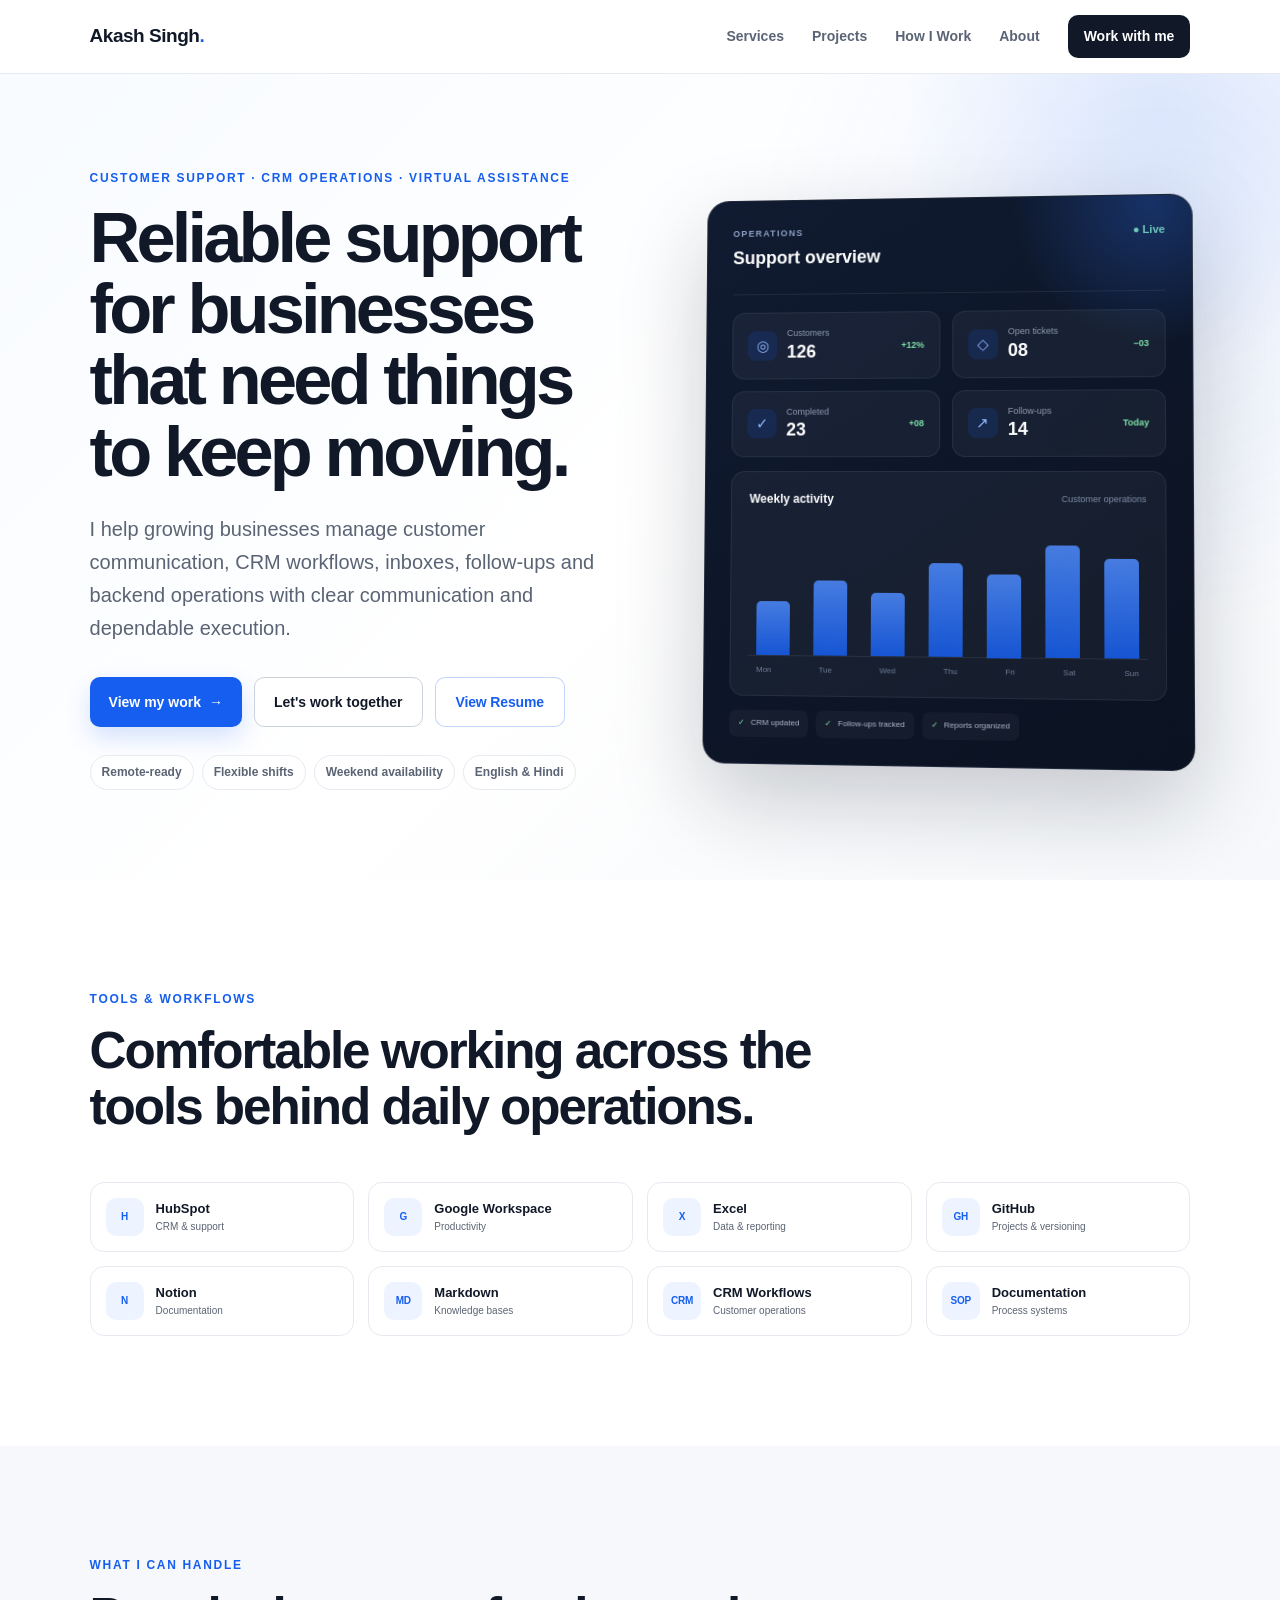
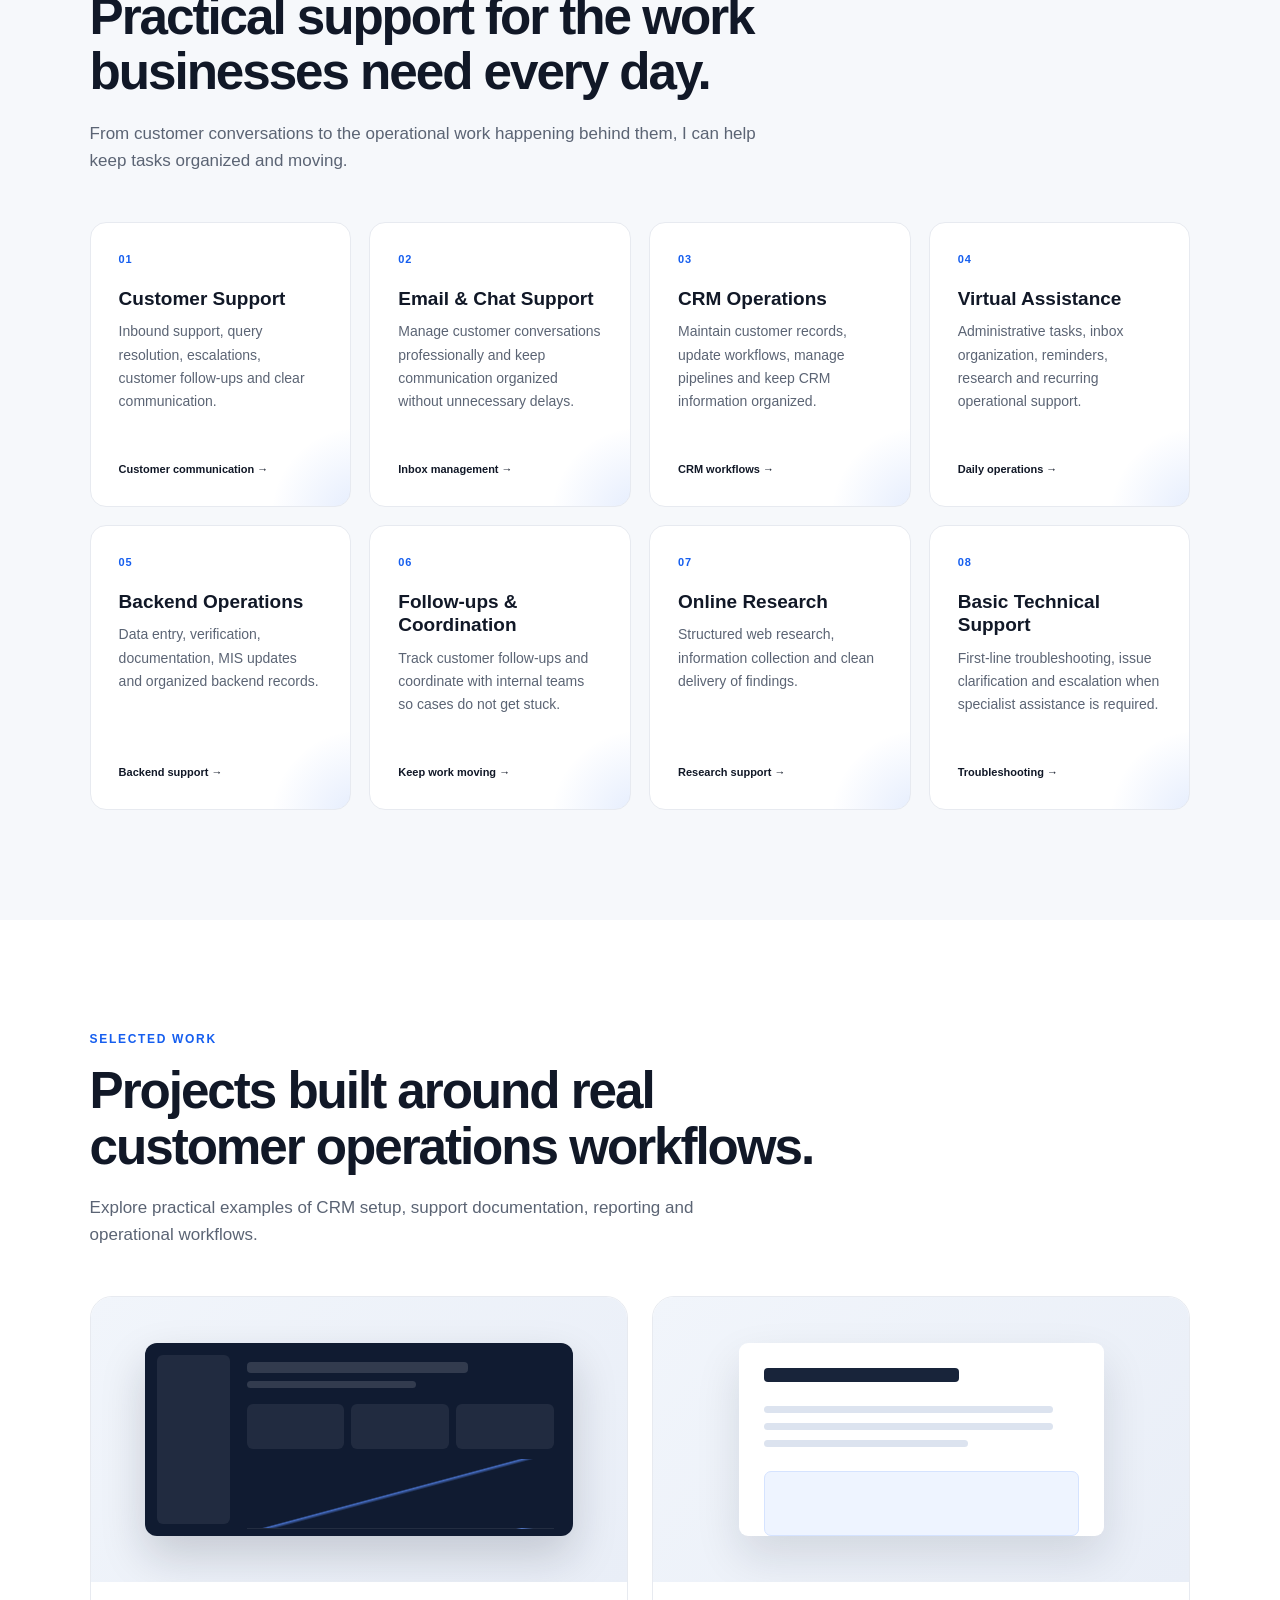
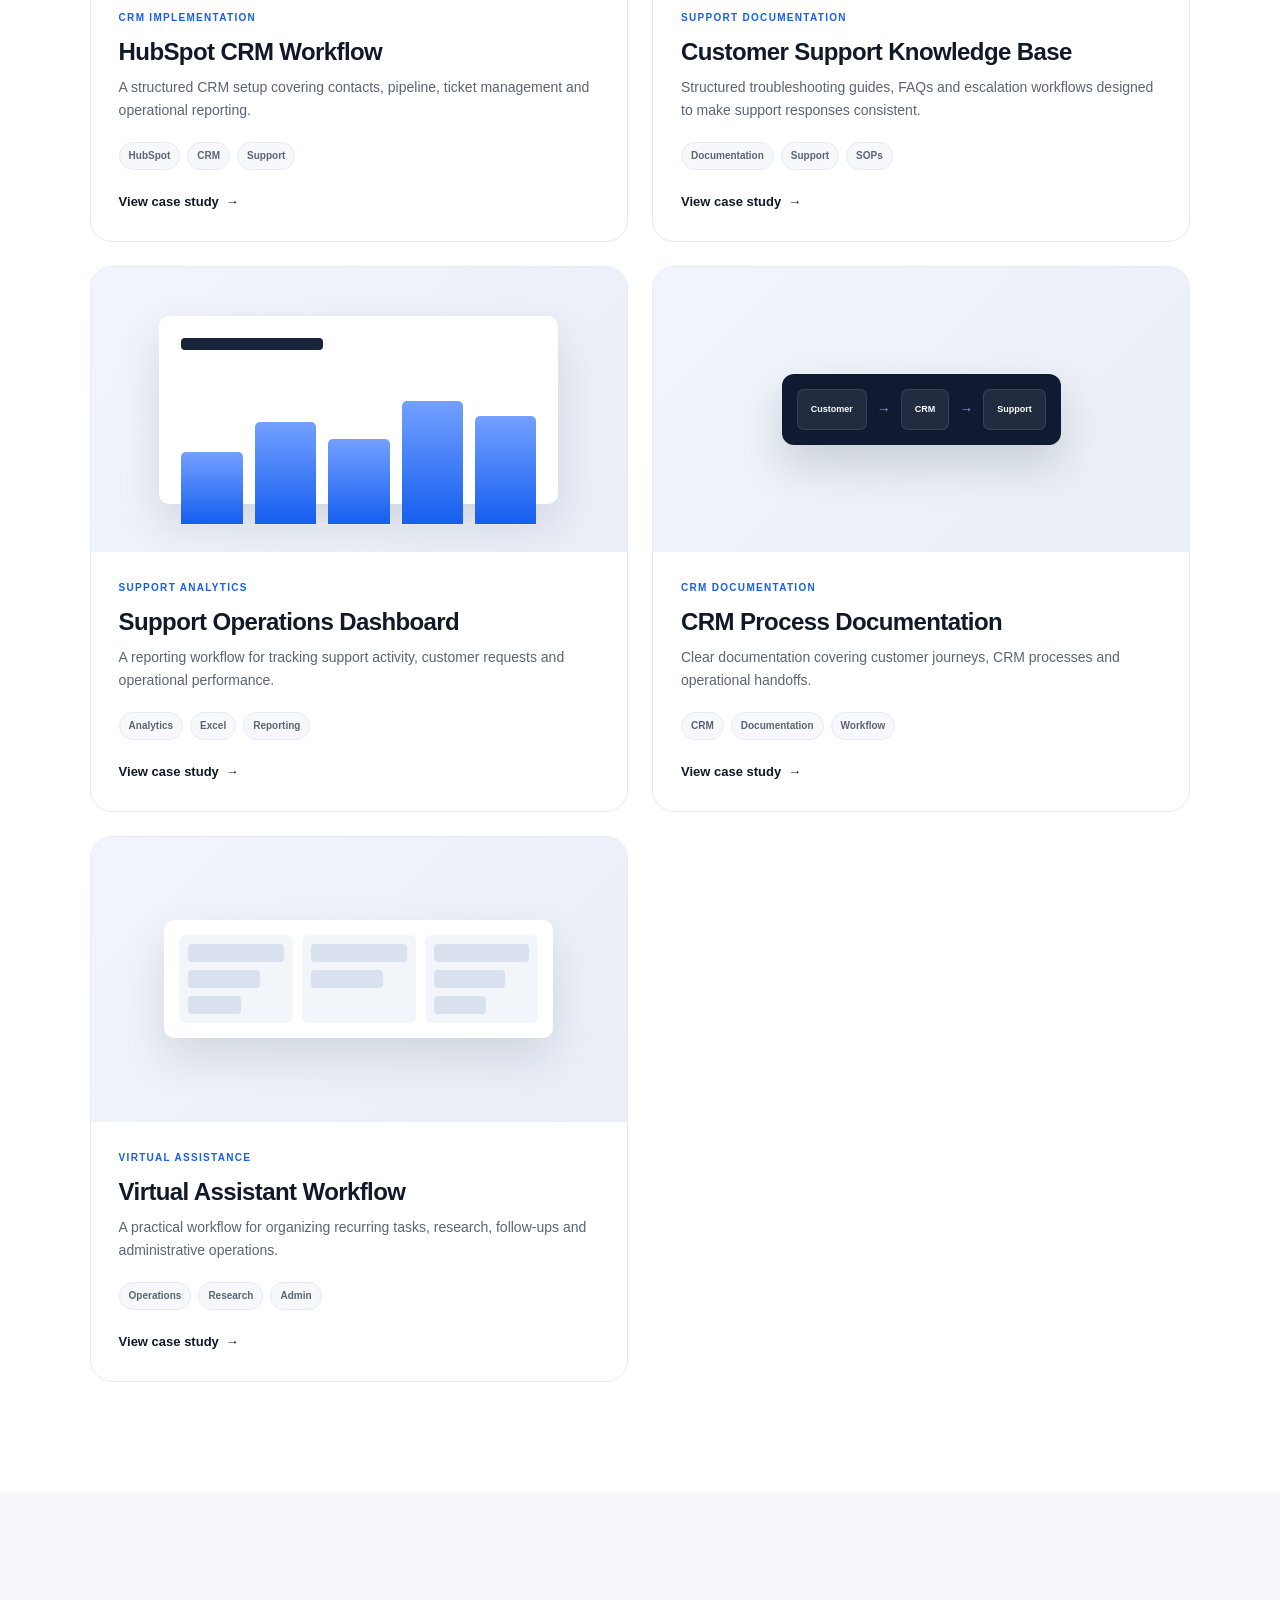
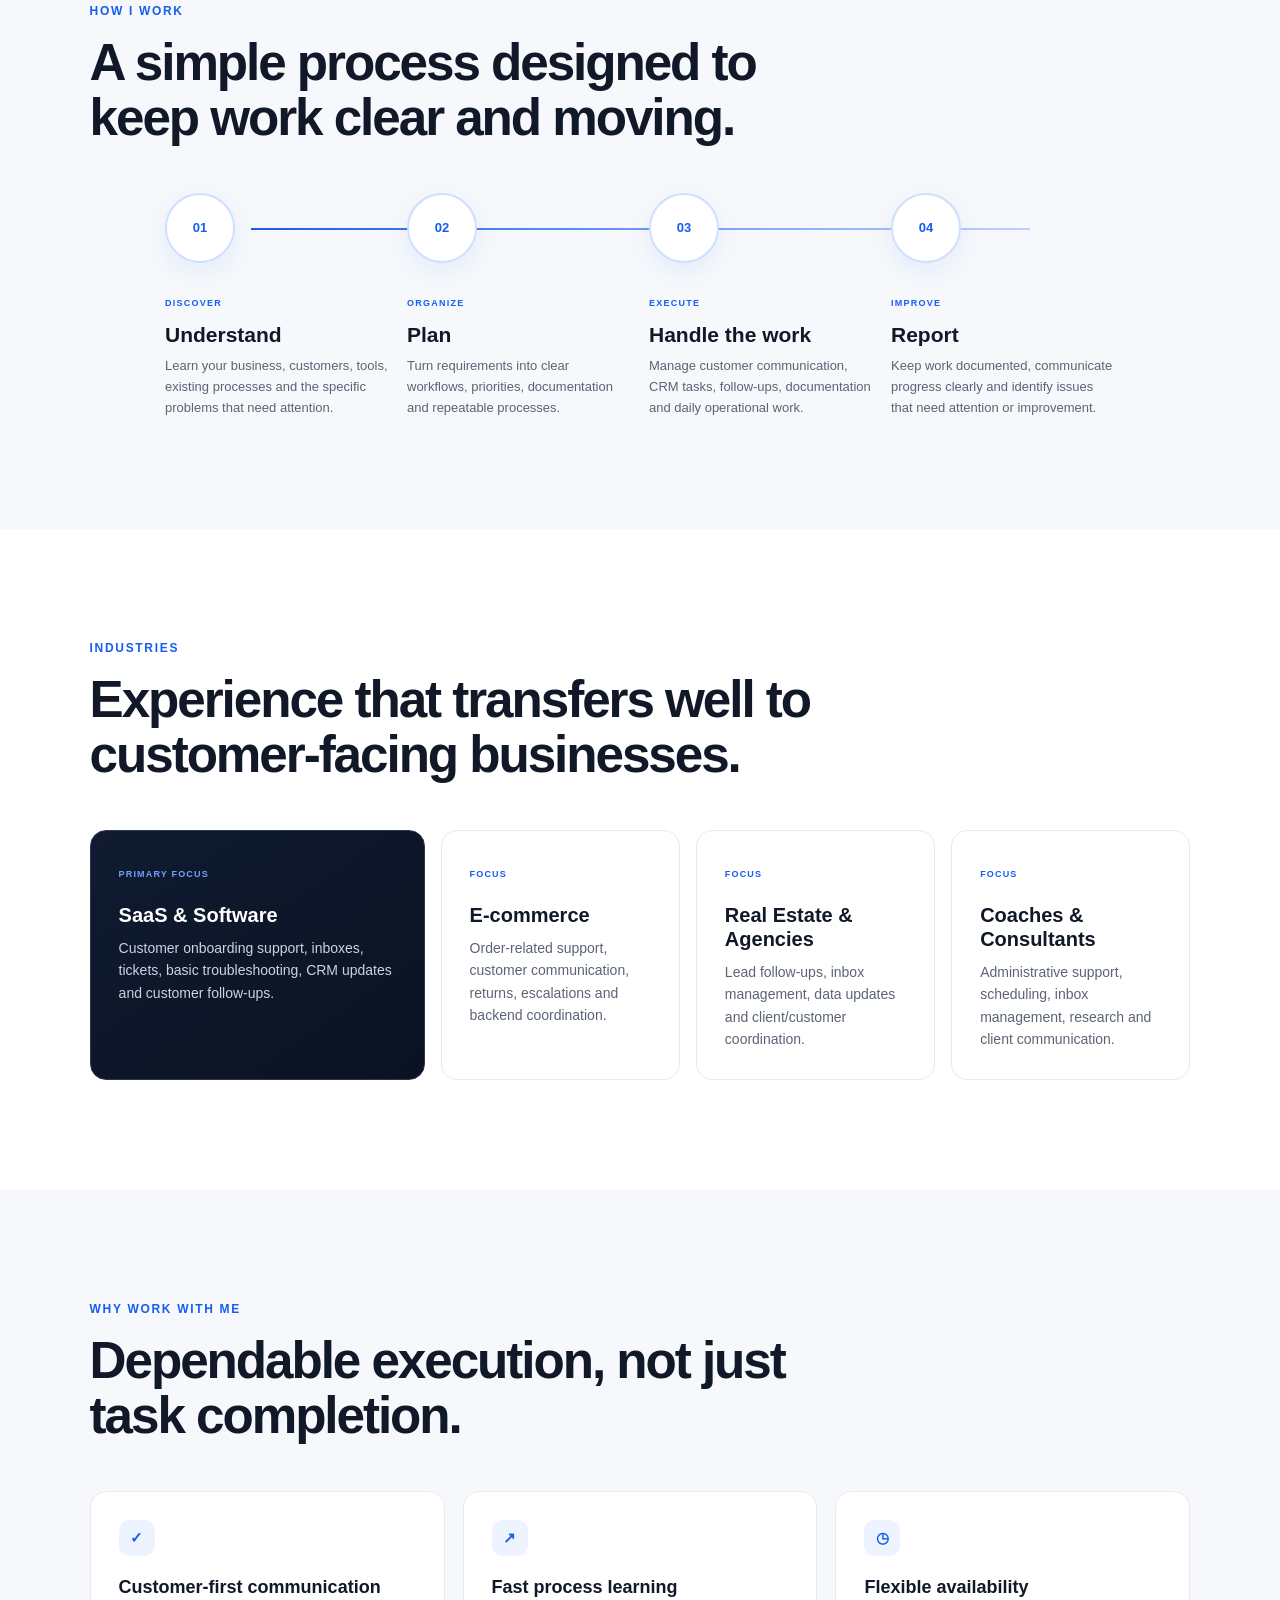
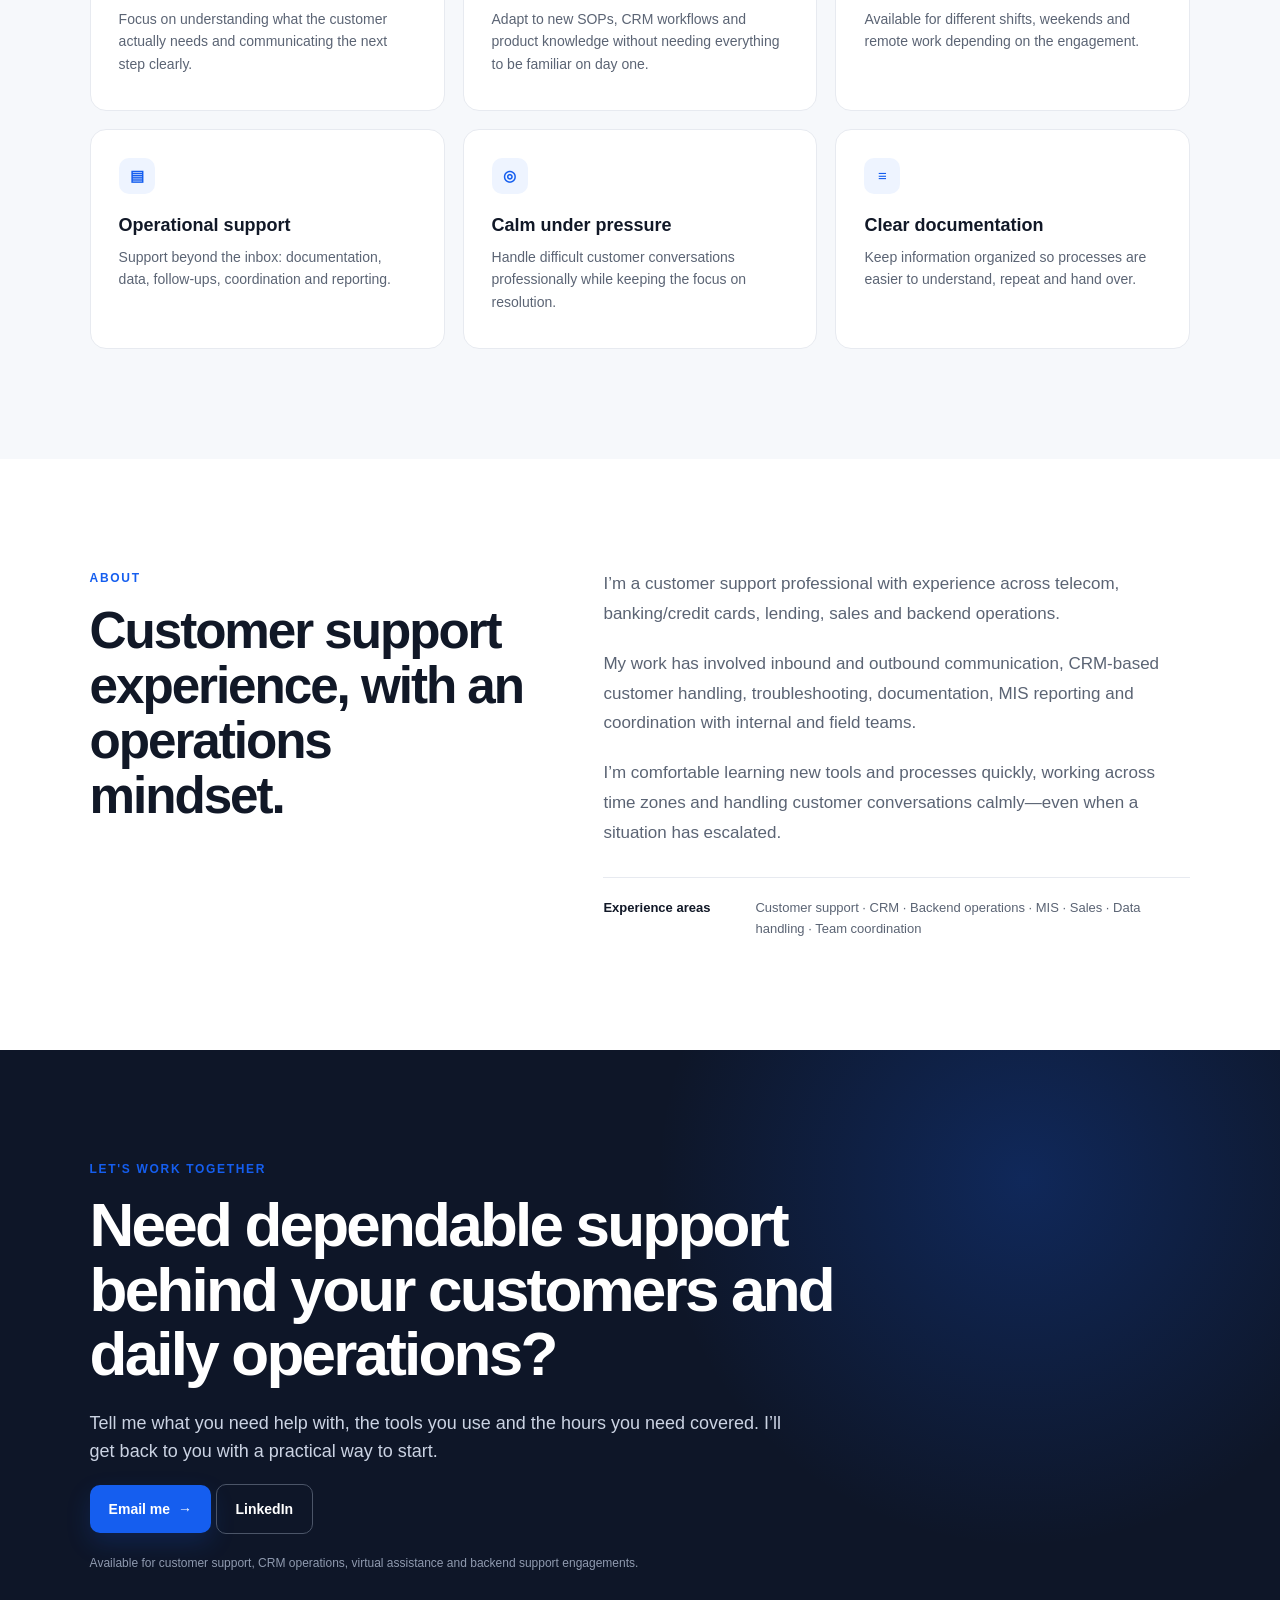
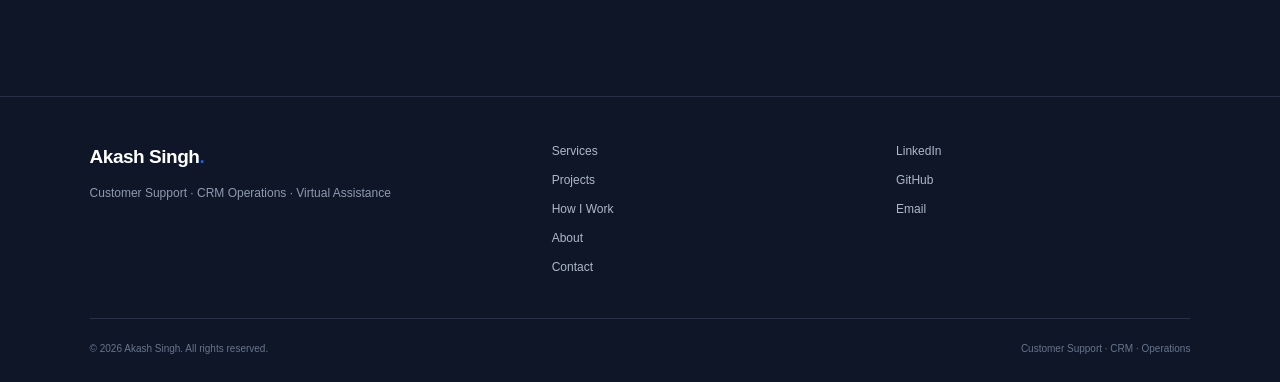
==== commit dc26afbf: "Update index.html" ====
--- a/index.html
+++ b/index.html
@@ -84,7 +84,7 @@
             Let's work together
           </a>
           
-          <a href="assets/resume/Akash-Singh-Resume.pdf"
+          <a href="assets/projects/resume/Akash-singh-resume.pdf"
             class="btn btn-resume"
             target="_blank"
             rel="noopener">
@@ -618,12 +618,12 @@
           </div>
 
 
-         <div class="project-meta">
+         <div class="project-content">
       
-            <span class="project-category">
+           <span class="project-category">
               CRM IMPLEMENTATION
             </span>
-
+           
             <h3>
               HubSpot CRM Workflow
             </h3>
